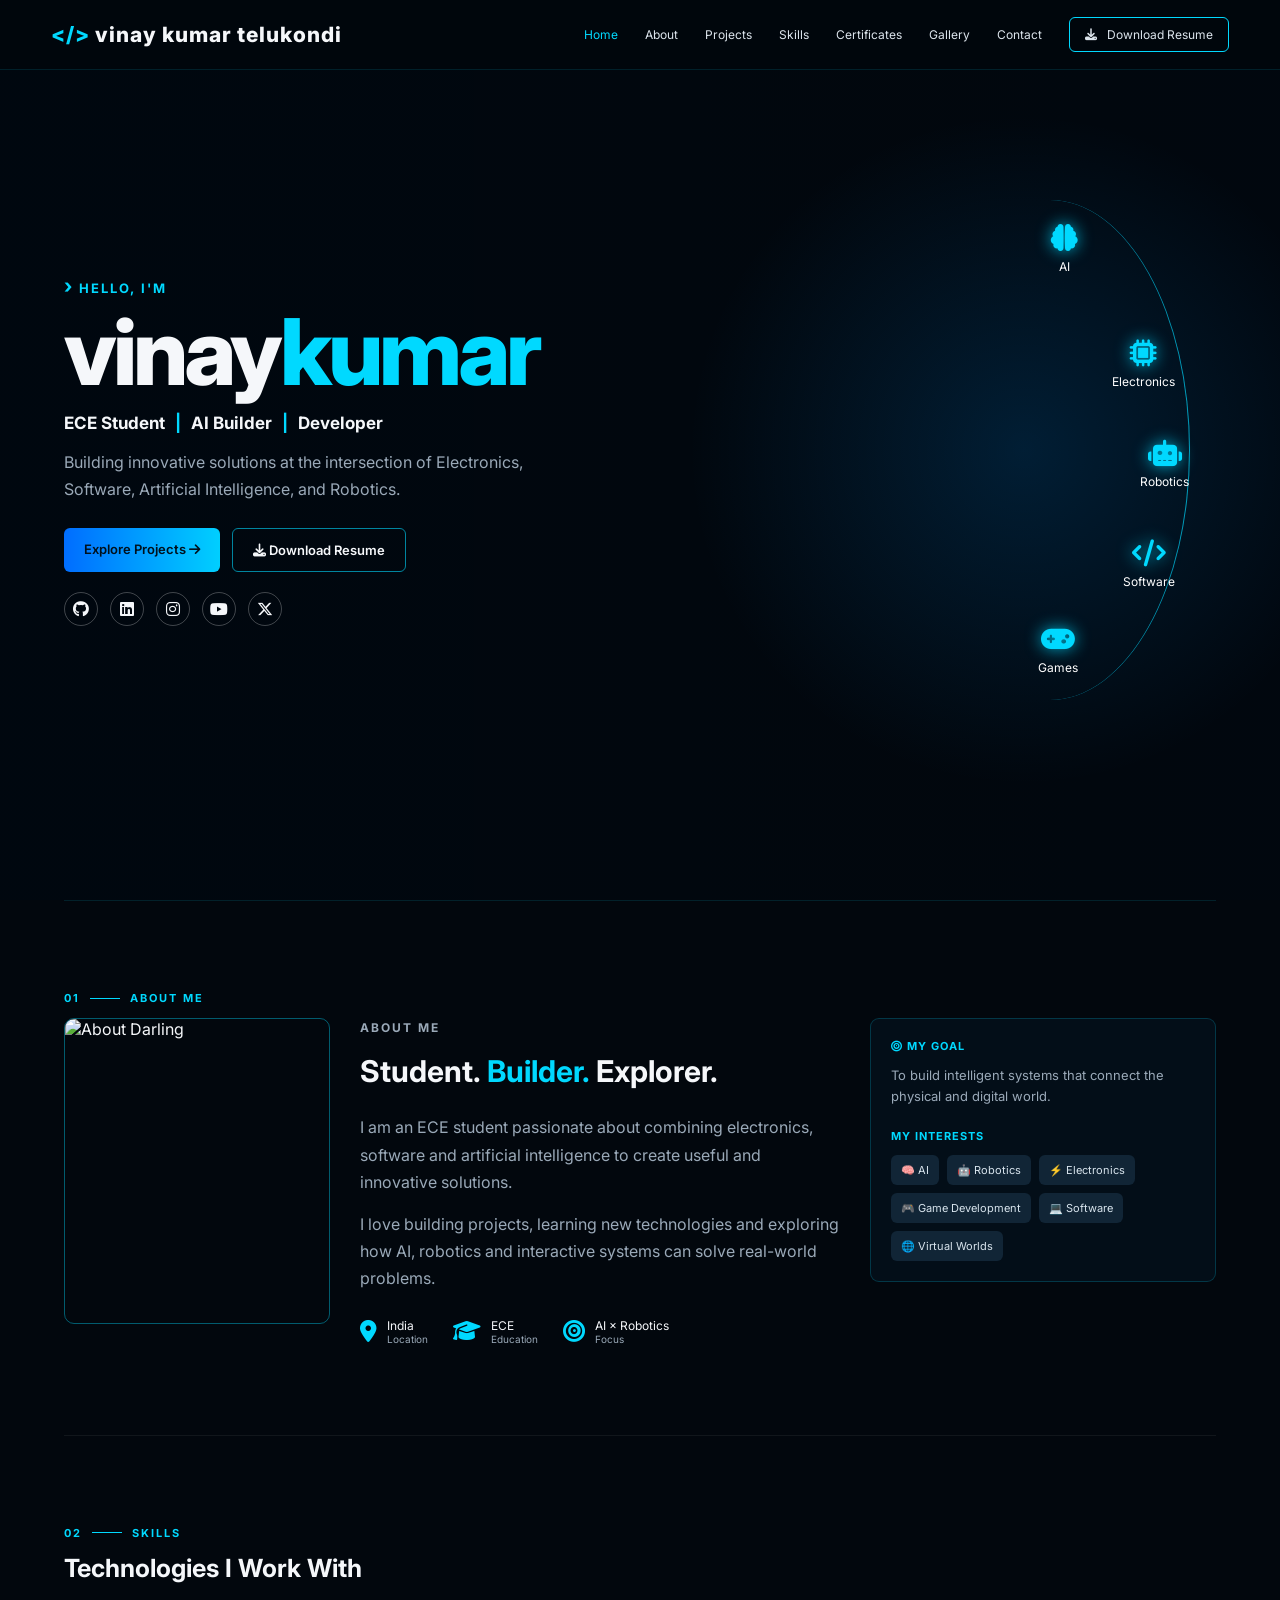
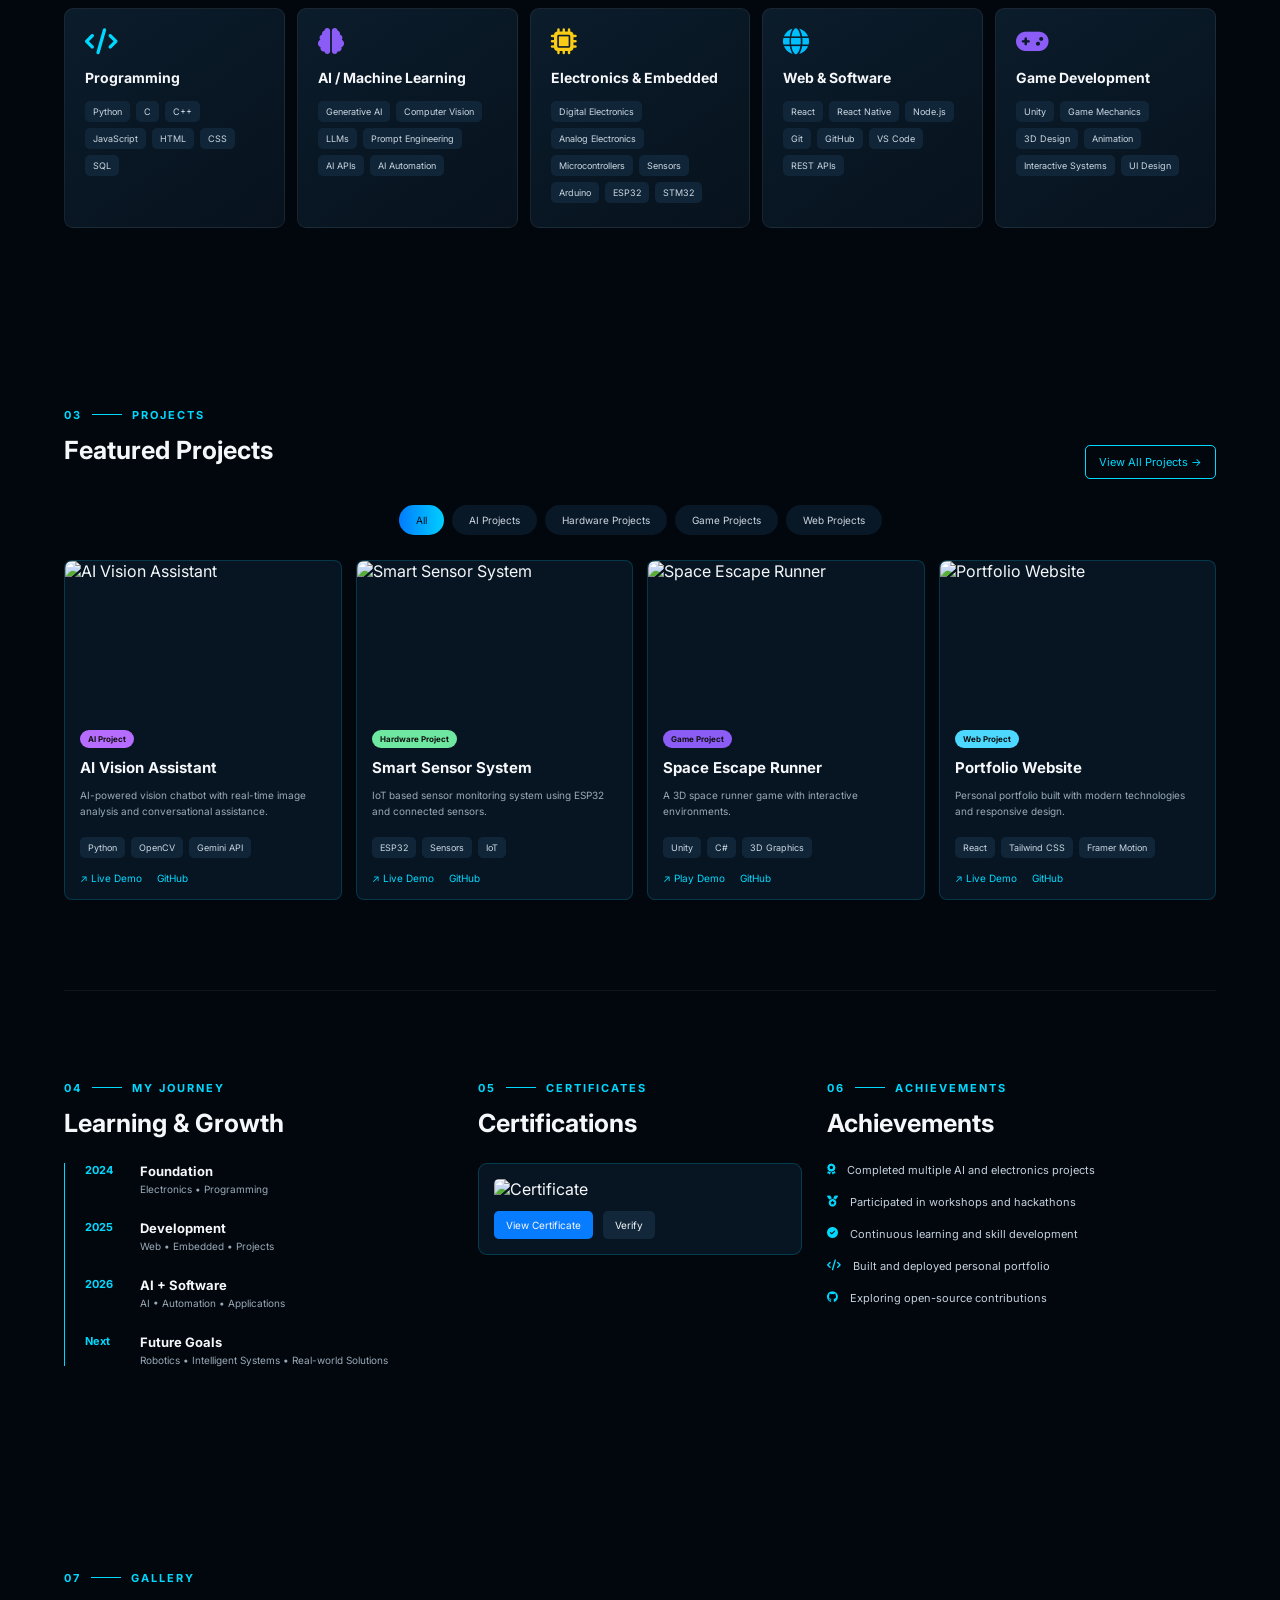
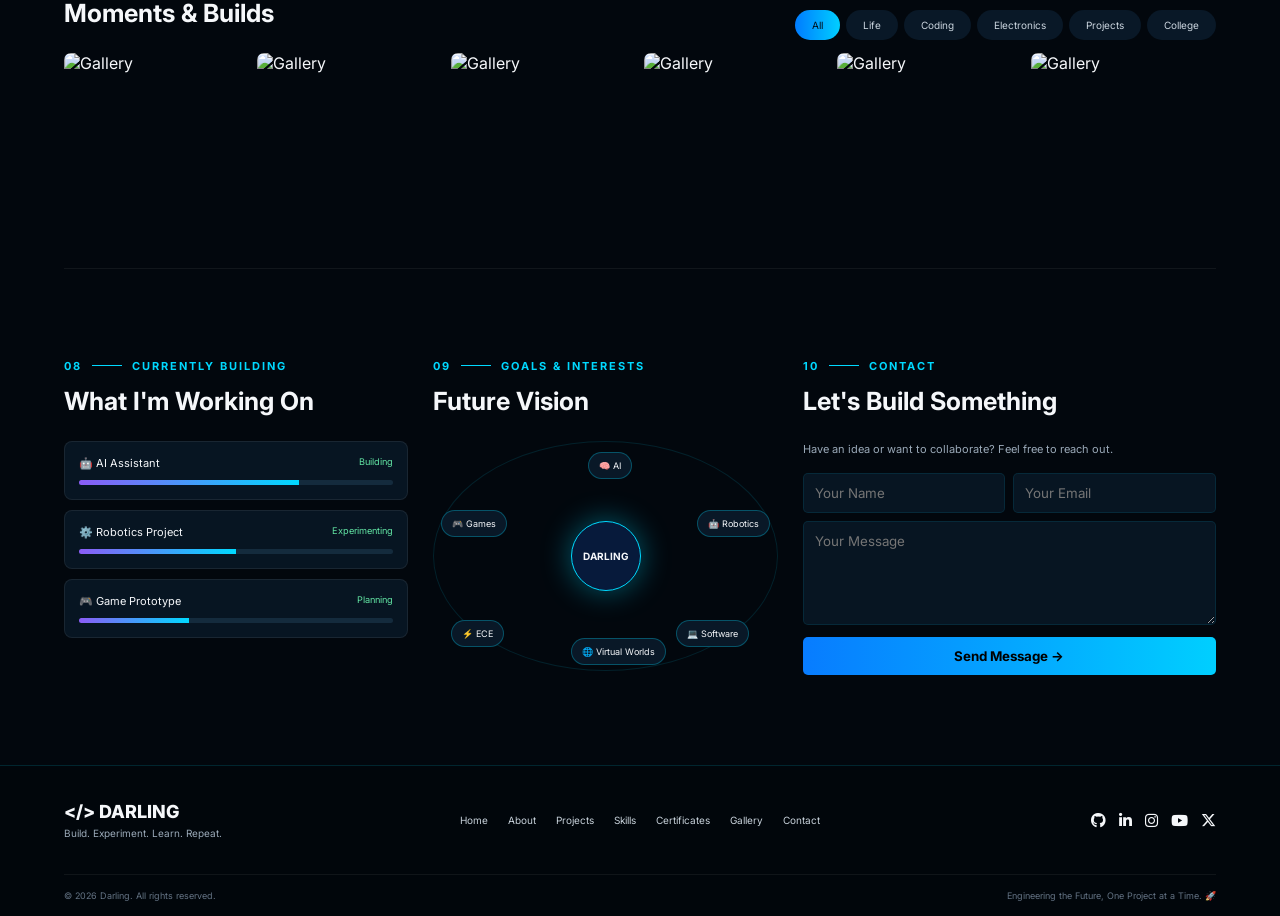
==== index.html @ 3b7637f7 "first commit" ====
<!DOCTYPE html>
<html lang="en">

<head>
    <meta charset="UTF-8">

    <meta name="viewport"
        content="width=device-width, initial-scale=1.0">

    <meta name="description"
        content="Darling - ECE Student, AI Builder, Developer and Robotics Explorer">

    <title>Darling | Engineer & Builder</title>

    <!-- Google Font -->
    <link rel="preconnect"
        href="https://fonts.googleapis.com">

    <link rel="preconnect"
        href="https://fonts.gstatic.com"
        crossorigin>

    <link
        href="https://fonts.googleapis.com/css2?family=Inter:wght@400;500;600;700;800&display=swap"
        rel="stylesheet">

    <!-- Font Awesome -->
    <link
        rel="stylesheet"
        href="https://cdnjs.cloudflare.com/ajax/libs/font-awesome/6.5.2/css/all.min.css">

    <!-- CSS -->
    <link rel="stylesheet" href="style.css">
</head>

<body>

    <!-- ================= NAVBAR ================= -->

    <header class="navbar">

        <a href="#home" class="logo">
            <span>&lt;/&gt;</span> vinay kumar telukondi
        </a>

        <button class="menu-btn" id="menuBtn">
            <i class="fa-solid fa-bars"></i>
        </button>

        <nav id="navMenu">

            <a href="#home" class="active">Home</a>
            <a href="#about">About</a>
            <a href="#projects">Projects</a>
            <a href="#skills">Skills</a>
            <a href="#certificates">Certificates</a>
            <a href="#gallery">Gallery</a>
            <a href="#contact">Contact</a>

            <a href="#" class="resume-btn">
                <i class="fa-solid fa-download"></i>
                Download Resume
            </a>

        </nav>

    </header>


    <!-- ================= HERO ================= -->

    <section id="home" class="hero">

        <div class="hero-overlay"></div>

        <div class="hero-content">

            <div class="hero-text">

                <p class="eyebrow">
                    <span>›</span> HELLO, I'M
                </p>

                <h1>
                    <span>vinay</span><span class="cyan">kumar</span>
                </h1>

                <h3>
                    ECE Student
                    <span>|</span>
                    AI Builder
                    <span>|</span>
                    Developer
                </h3>

                <p class="hero-description">
                    Building innovative solutions at the intersection
                    of Electronics, Software, Artificial Intelligence,
                    and Robotics.
                </p>

                <div class="hero-buttons">

                    <a href="#projects" class="primary-btn">
                        Explore Projects
                        <i class="fa-solid fa-arrow-right"></i>
                    </a>

                    <a href="#" class="secondary-btn">
                        <i class="fa-solid fa-download"></i>
                        Download Resume
                    </a>

                </div>

                <div class="social-icons">

                    <a href="#">
                        <i class="fa-brands fa-github"></i>
                    </a>

                    <a href="#">
                        <i class="fa-brands fa-linkedin"></i>
                    </a>

                    <a href="#">
                        <i class="fa-brands fa-instagram"></i>
                    </a>

                    <a href="#">
                        <i class="fa-brands fa-youtube"></i>
                    </a>

                    <a href="#">
                        <i class="fa-brands fa-x-twitter"></i>
                    </a>

                </div>

            </div>

        </div>


        <!-- Technology Orbit -->

        <div class="tech-orbit">

            <div class="orbit-item ai">
                <i class="fa-solid fa-brain"></i>
                <span>AI</span>
            </div>

            <div class="orbit-item electronics">
                <i class="fa-solid fa-microchip"></i>
                <span>Electronics</span>
            </div>

            <div class="orbit-item robotics">
                <i class="fa-solid fa-robot"></i>
                <span>Robotics</span>
            </div>

            <div class="orbit-item software">
                <i class="fa-solid fa-code"></i>
                <span>Software</span>
            </div>

            <div class="orbit-item games">
                <i class="fa-solid fa-gamepad"></i>
                <span>Games</span>
            </div>

        </div>

    </section>


    <!-- ================= ABOUT ================= -->

    <section id="about" class="section about-section">

        <div class="section-number">
            01 <span></span> ABOUT ME
        </div>

        <div class="about-grid">

            <div class="about-image">

                <img
                    src="https://cdn.phototourl.com/member/2026-09-28-05290259-613e-4618-bd6a-d4f7143e8c7f.png"
                    alt="About Darling">

            </div>

            <div class="about-content">

                <p class="section-label">ABOUT ME</p>

                <h2>
                    Student.
                    <span>Builder.</span>
                    Explorer.
                </h2>

                <p>
                    I am an ECE student passionate about combining
                    electronics, software and artificial intelligence
                    to create useful and innovative solutions.
                </p>

                <p>
                    I love building projects, learning new technologies
                    and exploring how AI, robotics and interactive
                    systems can solve real-world problems.
                </p>


                <div class="about-info">

                    <div>
                        <i class="fa-solid fa-location-dot"></i>
                        <span>
                            India
                            <small>Location</small>
                        </span>
                    </div>

                    <div>
                        <i class="fa-solid fa-graduation-cap"></i>
                        <span>
                            ECE
                            <small>Education</small>
                        </span>
                    </div>

                    <div>
                        <i class="fa-solid fa-bullseye"></i>
                        <span>
                            AI × Robotics
                            <small>Focus</small>
                        </span>
                    </div>

                </div>

            </div>


            <div class="goal-card">

                <h4>
                    <i class="fa-solid fa-bullseye"></i>
                    MY GOAL
                </h4>

                <p>
                    To build intelligent systems that connect
                    the physical and digital world.
                </p>

                <h4>MY INTERESTS</h4>

                <div class="interest-list">

                    <span>🧠 AI</span>
                    <span>🤖 Robotics</span>
                    <span>⚡ Electronics</span>
                    <span>🎮 Game Development</span>
                    <span>💻 Software</span>
                    <span>🌐 Virtual Worlds</span>

                </div>

            </div>

        </div>

    </section>


    <!-- ================= SKILLS ================= -->

    <section id="skills" class="section skills-section">

        <div class="section-number">
            02 <span></span> SKILLS
        </div>

        <h2>Technologies I Work With</h2>

        <div class="skills-grid">

            <div class="skill-card">

                <i class="fa-solid fa-code skill-icon cyan-icon"></i>

                <h3>Programming</h3>

                <div class="tags">
                    <span>Python</span>
                    <span>C</span>
                    <span>C++</span>
                    <span>JavaScript</span>
                    <span>HTML</span>
                    <span>CSS</span>
                    <span>SQL</span>
                </div>

            </div>


            <div class="skill-card">

                <i class="fa-solid fa-brain skill-icon purple-icon"></i>

                <h3>AI / Machine Learning</h3>

                <div class="tags">
                    <span>Generative AI</span>
                    <span>Computer Vision</span>
                    <span>LLMs</span>
                    <span>Prompt Engineering</span>
                    <span>AI APIs</span>
                    <span>AI Automation</span>
                </div>

            </div>


            <div class="skill-card">

                <i class="fa-solid fa-microchip skill-icon yellow-icon"></i>

                <h3>Electronics & Embedded</h3>

                <div class="tags">
                    <span>Digital Electronics</span>
                    <span>Analog Electronics</span>
                    <span>Microcontrollers</span>
                    <span>Sensors</span>
                    <span>Arduino</span>
                    <span>ESP32</span>
                    <span>STM32</span>
                </div>

            </div>


            <div class="skill-card">

                <i class="fa-solid fa-globe skill-icon blue-icon"></i>

                <h3>Web & Software</h3>

                <div class="tags">
                    <span>React</span>
                    <span>React Native</span>
                    <span>Node.js</span>
                    <span>Git</span>
                    <span>GitHub</span>
                    <span>VS Code</span>
                    <span>REST APIs</span>
                </div>

            </div>


            <div class="skill-card">

                <i class="fa-solid fa-gamepad skill-icon purple-icon"></i>

                <h3>Game Development</h3>

                <div class="tags">
                    <span>Unity</span>
                    <span>Game Mechanics</span>
                    <span>3D Design</span>
                    <span>Animation</span>
                    <span>Interactive Systems</span>
                    <span>UI Design</span>
                </div>

            </div>

        </div>

    </section>


    <!-- ================= PROJECTS ================= -->

    <section id="projects" class="section">

        <div class="section-number">
            03 <span></span> PROJECTS
        </div>

        <div class="section-heading-row">

            <div>
                <h2>Featured Projects</h2>
            </div>

            <a href="#" class="small-btn">
                View All Projects →
            </a>

        </div>


        <div class="project-filters">

            <button class="filter active">All</button>
            <button class="filter">AI Projects</button>
            <button class="filter">Hardware Projects</button>
            <button class="filter">Game Projects</button>
            <button class="filter">Web Projects</button>

        </div>


        <div class="projects-grid">


            <article class="project-card">

                <img
                    src="https://cdn.phototourl.com/member/2026-09-28-c9f38138-f814-4f4d-aa1f-bc1f7b839987.png"
                    alt="AI Vision Assistant">

                <div class="project-content">

                    <span class="project-category">
                        AI Project
                    </span>

                    <h3>AI Vision Assistant</h3>

                    <p>
                        AI-powered vision chatbot with real-time
                        image analysis and conversational assistance.
                    </p>

                    <div class="tags">
                        <span>Python</span>
                        <span>OpenCV</span>
                        <span>Gemini API</span>
                    </div>

                    <div class="project-links">
                        <a href="#">↗ Live Demo</a>
                        <a href="#">GitHub</a>
                    </div>

                </div>

            </article>


            <article class="project-card">

                <img
                    src="https://cdn.phototourl.com/member/2026-09-28-7f44f910-d095-4356-b722-7ddec3efd934.png"
                    alt="Smart Sensor System">

                <div class="project-content">

                    <span class="project-category green">
                        Hardware Project
                    </span>

                    <h3>Smart Sensor System</h3>

                    <p>
                        IoT based sensor monitoring system using
                        ESP32 and connected sensors.
                    </p>

                    <div class="tags">
                        <span>ESP32</span>
                        <span>Sensors</span>
                        <span>IoT</span>
                    </div>

                    <div class="project-links">
                        <a href="#">↗ Live Demo</a>
                        <a href="#">GitHub</a>
                    </div>

                </div>

            </article>


            <article class="project-card">

                <img
                    src="https://cdn.phototourl.com/member/2026-09-28-66bb905a-46fb-4da1-994c-24ad6b90cde5.png"
                    alt="Space Escape Runner">

                <div class="project-content">

                    <span class="project-category purple">
                        Game Project
                    </span>

                    <h3>Space Escape Runner</h3>

                    <p>
                        A 3D space runner game with interactive
                        environments.
                    </p>

                    <div class="tags">
                        <span>Unity</span>
                        <span>C#</span>
                        <span>3D Graphics</span>
                    </div>

                    <div class="project-links">
                        <a href="#">↗ Play Demo</a>
                        <a href="#">GitHub</a>
                    </div>

                </div>

            </article>


            <article class="project-card">

                <img
                    src="https://cdn.phototourl.com/member/2026-09-28-aa54db96-cd0b-4927-bf1f-f5e95834d529.png"
                    alt="Portfolio Website">

                <div class="project-content">

                    <span class="project-category blue">
                        Web Project
                    </span>

                    <h3>Portfolio Website</h3>

                    <p>
                        Personal portfolio built with modern
                        technologies and responsive design.
                    </p>

                    <div class="tags">
                        <span>React</span>
                        <span>Tailwind CSS</span>
                        <span>Framer Motion</span>
                    </div>

                    <div class="project-links">
                        <a href="#">↗ Live Demo</a>
                        <a href="#">GitHub</a>
                    </div>

                </div>

            </article>

        </div>

    </section>


    <!-- ================= JOURNEY ================= -->

    <section class="section journey-section">

        <div class="journey-grid">

            <div>

                <div class="section-number">
                    04 <span></span> MY JOURNEY
                </div>

                <h2>Learning & Growth</h2>

                <div class="timeline">

                    <div class="timeline-item">
                        <strong>2024</strong>
                        <div>
                            <h3>Foundation</h3>
                            <p>Electronics • Programming</p>
                        </div>
                    </div>

                    <div class="timeline-item">
                        <strong>2025</strong>
                        <div>
                            <h3>Development</h3>
                            <p>Web • Embedded • Projects</p>
                        </div>
                    </div>

                    <div class="timeline-item">
                        <strong>2026</strong>
                        <div>
                            <h3>AI + Software</h3>
                            <p>AI • Automation • Applications</p>
                        </div>
                    </div>

                    <div class="timeline-item">
                        <strong>Next</strong>
                        <div>
                            <h3>Future Goals</h3>
                            <p>
                                Robotics • Intelligent Systems
                                • Real-world Solutions
                            </p>
                        </div>
                    </div>

                </div>

            </div>


            <!-- CERTIFICATES -->

            <div id="certificates">

                <div class="section-number">
                    05 <span></span> CERTIFICATES
                </div>

                <h2>Certifications</h2>

                <div class="certificate-card">

                    <img
                        src="https://cdn.phototourl.com/member/2026-09-28-1d571fd7-cc46-4965-b12e-ebb5768e3679.png"
                        alt="Certificate">

                    <div class="certificate-buttons">
                        <a href="#">View Certificate</a>
                        <a href="#">Verify</a>
                    </div>

                </div>

            </div>


            <!-- ACHIEVEMENTS -->

            <div>

                <div class="section-number">
                    06 <span></span> ACHIEVEMENTS
                </div>

                <h2>Achievements</h2>

                <ul class="achievement-list">

                    <li>
                        <i class="fa-solid fa-award"></i>
                        Completed multiple AI and electronics projects
                    </li>

                    <li>
                        <i class="fa-solid fa-medal"></i>
                        Participated in workshops and hackathons
                    </li>

                    <li>
                        <i class="fa-solid fa-circle-check"></i>
                        Continuous learning and skill development
                    </li>

                    <li>
                        <i class="fa-solid fa-code"></i>
                        Built and deployed personal portfolio
                    </li>

                    <li>
                        <i class="fa-brands fa-github"></i>
                        Exploring open-source contributions
                    </li>

                </ul>

            </div>

        </div>

    </section>


    <!-- ================= GALLERY ================= -->

    <section id="gallery" class="section">

        <div class="section-number">
            07 <span></span> GALLERY
        </div>

        <div class="section-heading-row">

            <h2>Moments & Builds</h2>

            <div class="gallery-filters">
                <button class="active">All</button>
                <button>Life</button>
                <button>Coding</button>
                <button>Electronics</button>
                <button>Projects</button>
                <button>College</button>
            </div>

        </div>


        <div class="gallery-grid">

            <img src="assets/gallery-1.jpg" alt="Gallery">
            <img src="assets/gallery-2.jpg" alt="Gallery">
            <img src="assets/gallery-3.jpg" alt="Gallery">
            <img src="assets/gallery-4.jpg" alt="Gallery">
            <img src="assets/gallery-5.jpg" alt="Gallery">
            <img src="assets/gallery-6.jpg" alt="Gallery">

        </div>

    </section>


    <!-- ================= CURRENTLY BUILDING ================= -->

    <section class="section building-section">

        <div class="building-grid">


            <div>

                <div class="section-number">
                    08 <span></span> CURRENTLY BUILDING
                </div>

                <h2>What I'm Working On</h2>


                <div class="progress-card">

                    <div class="progress-title">
                        <span>🤖 AI Assistant</span>
                        <small>Building</small>
                    </div>

                    <div class="progress-bar">
                        <span style="width:70%"></span>
                    </div>

                </div>


                <div class="progress-card">

                    <div class="progress-title">
                        <span>⚙️ Robotics Project</span>
                        <small>Experimenting</small>
                    </div>

                    <div class="progress-bar">
                        <span style="width:50%"></span>
                    </div>

                </div>


                <div class="progress-card">

                    <div class="progress-title">
                        <span>🎮 Game Prototype</span>
                        <small>Planning</small>
                    </div>

                    <div class="progress-bar">
                        <span style="width:35%"></span>
                    </div>

                </div>

            </div>


            <!-- FUTURE VISION -->

            <div>

                <div class="section-number">
                    09 <span></span> GOALS & INTERESTS
                </div>

                <h2>Future Vision</h2>

                <div class="vision">

                    <div class="vision-center">
                        DARLING
                    </div>

                    <span class="vision-item v1">🧠 AI</span>
                    <span class="vision-item v2">🤖 Robotics</span>
                    <span class="vision-item v3">⚡ ECE</span>
                    <span class="vision-item v4">💻 Software</span>
                    <span class="vision-item v5">🎮 Games</span>
                    <span class="vision-item v6">🌐 Virtual Worlds</span>

                </div>

            </div>


            <!-- CONTACT -->

            <div id="contact">

                <div class="section-number">
                    10 <span></span> CONTACT
                </div>

                <h2>Let's Build Something</h2>

                <p>
                    Have an idea or want to collaborate?
                    Feel free to reach out.
                </p>

                <form id="contactForm">

                    <div class="form-row">

                        <input
                            type="text"
                            placeholder="Your Name"
                            required>

                        <input
                            type="email"
                            placeholder="Your Email"
                            required>

                    </div>

                    <textarea
                        placeholder="Your Message"
                        rows="5"
                        required></textarea>

                    <button type="submit">
                        Send Message →
                    </button>

                </form>

            </div>

        </div>

    </section>


    <!-- ================= FOOTER ================= -->

    <footer>

        <div class="footer-top">

            <div>

                <div class="footer-logo">
                    &lt;/&gt; DARLING
                </div>

                <p>
                    Build. Experiment. Learn. Repeat.
                </p>

            </div>


            <div class="footer-links">

                <a href="#home">Home</a>
                <a href="#about">About</a>
                <a href="#projects">Projects</a>
                <a href="#skills">Skills</a>
                <a href="#certificates">Certificates</a>
                <a href="#gallery">Gallery</a>
                <a href="#contact">Contact</a>

            </div>


            <div class="footer-social">

                <a href="#">
                    <i class="fa-brands fa-github"></i>
                </a>

                <a href="#">
                    <i class="fa-brands fa-linkedin-in"></i>
                </a>

                <a href="#">
                    <i class="fa-brands fa-instagram"></i>
                </a>

                <a href="#">
                    <i class="fa-brands fa-youtube"></i>
                </a>

                <a href="#">
                    <i class="fa-brands fa-x-twitter"></i>
                </a>

            </div>

        </div>


        <div class="footer-bottom">

            <span>
                © 2026 Darling. All rights reserved.
            </span>

            <span>
                Engineering the Future, One Project at a Time. 🚀
            </span>

        </div>

    </footer>


    <script src="script.js"></script>

</body>

</html>
---- style.css ----
/* =========================
   GLOBAL
========================= */

:root {
    --bg: #02070d;
    --bg-light: #07111d;
    --card: #091827;
    --card-2: #0d2031;

    --cyan: #00d9ff;
    --blue: #1677ff;
    --purple: #8b5cf6;
    --green: #22c55e;
    --yellow: #facc15;

    --text: #f5f7fa;
    --muted: #9aa9b8;

    --border: rgba(0, 217, 255, 0.2);

    --container: 1200px;
}

* {
    margin: 0;
    padding: 0;
    box-sizing: border-box;
}

html {
    scroll-behavior: smooth;
}

body {
    font-family: "Inter", sans-serif;
    background: var(--bg);
    color: var(--text);
    overflow-x: hidden;
}

a {
    color: inherit;
    text-decoration: none;
}

img {
    max-width: 100%;
    display: block;
}

button,
input,
textarea {
    font-family: inherit;
}


/* =========================
   NAVBAR
========================= */

.navbar {
    height: 70px;
    position: fixed;
    top: 0;
    left: 0;
    right: 0;

    z-index: 1000;

    display: flex;
    align-items: center;
    justify-content: space-between;

    padding: 0 4%;

    background: rgba(1, 7, 13, 0.88);
    backdrop-filter: blur(16px);

    border-bottom: 1px solid rgba(0, 217, 255, 0.12);
}

.logo {
    font-size: 21px;
    font-weight: 800;
    letter-spacing: 1px;
}

.logo span {
    color: var(--cyan);
}

.navbar nav {
    display: flex;
    align-items: center;
    gap: 27px;
}

.navbar nav a {
    font-size: 12px;
    color: #dce5ed;
    transition: 0.3s;
}

.navbar nav a:hover,
.navbar nav a.active {
    color: var(--cyan);
}

.resume-btn {
    border: 1px solid var(--cyan);
    border-radius: 6px;
    padding: 9px 15px;
}

.resume-btn i {
    margin-right: 7px;
}

.menu-btn {
    display: none;
    border: none;
    background: transparent;
    color: white;
    font-size: 24px;
}


/* =========================
   HERO
========================= */

.hero {
    min-height: 100vh;

    position: relative;

    display: flex;
    align-items: center;

    background:
        linear-gradient(
            90deg,
            rgba(0, 7, 15, 0.96) 0%,
            rgba(0, 7, 15, 0.78) 35%,
            rgba(0, 7, 15, 0.25) 70%,
            rgba(0, 7, 15, 0.75) 100%
        ),
        url("https://cdn.phototourl.com/member/2026-09-28-baef9a82-a32b-49a1-ada1-2574f826c2a1.png");

    background-size: cover;
    background-position: center;
}

.hero-overlay {
    position: absolute;
    inset: 0;

    background:
        radial-gradient(
            circle at 80% 50%,
            rgba(0, 150, 255, 0.16),
            transparent 30%
        );
}

.hero-content {
    position: relative;
    z-index: 2;

    width: min(1200px, 90%);
    margin: auto;
}

.hero-text {
    max-width: 520px;
}

.eyebrow {
    color: var(--cyan);
    font-size: 13px;
    font-weight: 700;
    letter-spacing: 2px;
    margin-bottom: 10px;
}

.eyebrow span {
    font-size: 20px;
}

.hero h1 {
    font-size: clamp(60px, 8vw, 92px);
    line-height: 0.95;
    letter-spacing: -4px;
    font-weight: 800;
}

.cyan {
    color: var(--cyan);
}

.hero h3 {
    margin-top: 18px;
    font-size: 17px;
}

.hero h3 span {
    color: var(--cyan);
    margin: 0 6px;
}

.hero-description {
    color: var(--muted);
    line-height: 1.7;
    margin: 16px 0 25px;
    max-width: 470px;
}

.hero-buttons {
    display: flex;
    gap: 12px;
    flex-wrap: wrap;
}

.primary-btn,
.secondary-btn {
    padding: 13px 20px;
    border-radius: 6px;

    font-size: 13px;
    font-weight: 600;

    transition: 0.3s;
}

.primary-btn {
    background: linear-gradient(
        90deg,
        #006dff,
        #00cfff
    );
    color: #00111d;
}

.secondary-btn {
    border: 1px solid rgba(0, 217, 255, 0.6);
}

.primary-btn:hover,
.secondary-btn:hover {
    transform: translateY(-3px);
}

.social-icons {
    display: flex;
    gap: 12px;
    margin-top: 20px;
}

.social-icons a {
    width: 34px;
    height: 34px;

    display: grid;
    place-items: center;

    border: 1px solid rgba(255,255,255,0.25);
    border-radius: 50%;

    transition: 0.3s;
}

.social-icons a:hover {
    color: var(--cyan);
    border-color: var(--cyan);
    box-shadow: 0 0 15px rgba(0,217,255,0.4);
}


/* =========================
   TECH ORBIT
========================= */

.tech-orbit {
    position: absolute;

    right: 7%;
    top: 50%;

    width: 280px;
    height: 500px;

    transform: translateY(-50%);

    border-right: 1px solid rgba(0,217,255,0.7);
    border-radius: 50%;
}

.orbit-item {
    position: absolute;

    display: flex;
    flex-direction: column;
    align-items: center;

    gap: 7px;

    color: white;

    font-size: 12px;
}

.orbit-item i {
    color: var(--cyan);
    font-size: 27px;

    filter:
        drop-shadow(
            0 0 8px
            rgba(0,217,255,0.8)
        );
}

.ai {
    top: 5%;
    right: 40%;
}

.electronics {
    top: 28%;
    right: 5%;
}

.robotics {
    top: 48%;
    right: 0;
}

.software {
    top: 68%;
    right: 5%;
}

.games {
    bottom: 5%;
    right: 40%;
}


/* =========================
   SECTION
========================= */

.section {
    width: min(var(--container), 90%);
    margin: auto;
    padding: 90px 0;
}

.section-number {
    color: var(--cyan);
    font-size: 11px;
    font-weight: 700;
    letter-spacing: 2px;

    display: flex;
    align-items: center;
    gap: 10px;

    margin-bottom: 13px;
}

.section-number span {
    display: block;
    width: 30px;
    height: 1px;
    background: var(--cyan);
}

.section h2 {
    font-size: 25px;
    margin-bottom: 25px;
}


/* =========================
   ABOUT
========================= */

.about-section {
    border-top: 1px solid rgba(0,217,255,0.12);
}

.about-grid {
    display: grid;
    grid-template-columns: 1fr 1.8fr 1.3fr;
    gap: 30px;
    align-items: start;
}

.about-image img {
    width: 100%;
    aspect-ratio: 1 / 1.15;
    object-fit: cover;
    border-radius: 10px;

    border: 1px solid rgba(0,217,255,0.4);
}

.section-label {
    color: var(--cyan);
    font-size: 12px;
    font-weight: 700;
    letter-spacing: 2px;
}

.about-content h2 {
    font-size: 30px;
}

.about-content h2 span {
    color: var(--cyan);
}

.about-content p {
    color: var(--muted);
    line-height: 1.7;
    margin-bottom: 15px;
}

.about-info {
    display: flex;
    gap: 25px;
    margin-top: 25px;
}

.about-info div {
    display: flex;
    align-items: center;
    gap: 10px;
}

.about-info i {
    color: var(--cyan);
    font-size: 22px;
}

.about-info span {
    font-size: 12px;
}

.about-info small {
    display: block;
    color: var(--muted);
}

.goal-card {
    border: 1px solid var(--border);
    border-radius: 9px;
    padding: 20px;
    background: rgba(5, 18, 30, 0.7);
}

.goal-card h4 {
    color: var(--cyan);
    font-size: 11px;
    letter-spacing: 1px;
    margin-bottom: 12px;
}

.goal-card p {
    color: var(--muted);
    font-size: 13px;
    line-height: 1.6;
    margin-bottom: 22px;
}

.interest-list {
    display: flex;
    flex-wrap: wrap;
    gap: 8px;
}

.interest-list span {
    padding: 8px 10px;
    border-radius: 6px;
    background: rgba(20, 43, 62, 0.8);
    color: #d8e4ed;
    font-size: 11px;
}


/* =========================
   SKILLS
========================= */

.skills-section {
    border-top: 1px solid rgba(255,255,255,0.06);
}

.skills-grid {
    display: grid;
    grid-template-columns:
        repeat(5, 1fr);
    gap: 12px;
}

.skill-card {
    background: linear-gradient(
        145deg,
        #0b1c2b,
        #07121d
    );

    border: 1px solid rgba(255,255,255,0.07);

    border-radius: 9px;

    padding: 20px;

    min-height: 220px;

    transition: 0.3s;
}

.skill-card:hover {
    transform: translateY(-5px);
    border-color: rgba(0,217,255,0.35);
}

.skill-icon {
    font-size: 26px;
    margin-bottom: 14px;
}

.cyan-icon {
    color: var(--cyan);
}

.purple-icon {
    color: var(--purple);
}

.yellow-icon {
    color: var(--yellow);
}

.blue-icon {
    color: #00bfff;
}

.skill-card h3 {
    font-size: 14px;
    margin-bottom: 15px;
}

.tags {
    display: flex;
    flex-wrap: wrap;
    gap: 6px;
}

.tags span {
    background: #102638;
    color: #cbd7e2;

    border-radius: 5px;

    padding: 5px 8px;

    font-size: 9px;
}


/* =========================
   PROJECTS
========================= */

.section-heading-row {
    display: flex;
    align-items: center;
    justify-content: space-between;
}

.small-btn {
    border: 1px solid var(--cyan);
    padding: 9px 13px;
    border-radius: 5px;
    font-size: 11px;
    color: var(--cyan);
}

.project-filters {
    display: flex;
    justify-content: center;
    gap: 8px;
    margin: 15px 0 25px;
    flex-wrap: wrap;
}

.filter,
.gallery-filters button {
    border: 0;
    background: #091827;
    color: #cbd5df;
    padding: 9px 17px;
    border-radius: 20px;
    font-size: 10px;
    cursor: pointer;
}

.filter.active,
.gallery-filters button.active {
    background: linear-gradient(
        90deg,
        #007cff,
        #00cfff
    );
    color: #00121d;
}

.projects-grid {
    display: grid;
    grid-template-columns:
        repeat(4, 1fr);
    gap: 14px;
}

.project-card {
    overflow: hidden;

    background: #071522;

    border: 1px solid rgba(0,217,255,0.18);

    border-radius: 8px;

    transition: 0.3s;
}

.project-card:hover {
    transform: translateY(-5px);
    border-color: var(--cyan);
}

.project-card > img {
    width: 100%;
    height: 150px;
    object-fit: cover;
}

.project-content {
    padding: 15px;
}

.project-category {
    display: inline-block;

    color: #101010;
    background: #b66cff;

    padding: 4px 8px;

    border-radius: 10px;

    font-size: 8px;
    font-weight: 700;
}

.project-category.green {
    background: #6ee7a0;
}

.project-category.purple {
    background: #8b5cf6;
}

.project-category.blue {
    background: #4dd8ff;
}

.project-content h3 {
    margin: 10px 0;
    font-size: 15px;
}

.project-content p {
    color: var(--muted);
    font-size: 10px;
    line-height: 1.6;
    min-height: 50px;
}

.project-links {
    display: flex;
    gap: 15px;
    margin-top: 14px;
}

.project-links a {
    color: var(--cyan);
    font-size: 10px;
}


/* =========================
   JOURNEY
========================= */

.journey-section {
    border-top: 1px solid rgba(255,255,255,0.06);
}

.journey-grid {
    display: grid;
    grid-template-columns:
        1.2fr 1fr 1.2fr;
    gap: 25px;
}

.timeline {
    border-left: 1px solid var(--cyan);
    padding-left: 20px;
}

.timeline-item {
    display: grid;
    grid-template-columns: 55px 1fr;
    margin-bottom: 25px;
}

.timeline-item strong {
    color: var(--cyan);
    font-size: 11px;
}

.timeline-item h3 {
    font-size: 13px;
}

.timeline-item p {
    color: var(--muted);
    font-size: 10px;
    margin-top: 4px;
}

.certificate-card {
    padding: 15px;

    border: 1px solid var(--border);

    background: #071522;

    border-radius: 9px;
}

.certificate-card img {
    width: 100%;
    border-radius: 5px;
}

.certificate-buttons {
    display: flex;
    gap: 10px;
    margin-top: 12px;
}

.certificate-buttons a {
    background: #087cff;
    padding: 8px 12px;
    border-radius: 5px;
    font-size: 10px;
}

.certificate-buttons a:last-child {
    background: #12283a;
}

.achievement-list {
    list-style: none;
}

.achievement-list li {
    display: flex;
    gap: 12px;
    align-items: center;

    color: #c6d1dc;

    font-size: 11px;

    margin-bottom: 18px;
}

.achievement-list i {
    color: var(--cyan);
}


/* =========================
   GALLERY
========================= */

.gallery-filters {
    display: flex;
    gap: 6px;
    flex-wrap: wrap;
}

.gallery-grid {
    display: grid;
    grid-template-columns:
        repeat(6, 1fr);
    gap: 8px;
}

.gallery-grid img {
    width: 100%;
    height: 125px;
    object-fit: cover;
    border-radius: 7px;

    transition: 0.3s;
}

.gallery-grid img:hover {
    transform: scale(1.03);
    box-shadow:
        0 0 20px
        rgba(0,217,255,0.25);
}


/* =========================
   BUILDING
========================= */

.building-section {
    border-top: 1px solid rgba(255,255,255,0.06);
}

.building-grid {
    display: grid;
    grid-template-columns:
        1fr 1fr 1.2fr;
    gap: 25px;
}

.progress-card {
    background: #071522;
    border: 1px solid rgba(255,255,255,0.07);
    padding: 14px;
    margin-bottom: 10px;
    border-radius: 8px;
}

.progress-title {
    display: flex;
    justify-content: space-between;
    font-size: 11px;
    margin-bottom: 10px;
}

.progress-title small {
    color: #63e6a5;
}

.progress-bar {
    height: 5px;
    background: #142b3d;
    border-radius: 5px;
    overflow: hidden;
}

.progress-bar span {
    display: block;
    height: 100%;
    background:
        linear-gradient(
            90deg,
            #8b5cf6,
            #00d9ff
        );
}


/* =========================
   VISION
========================= */

.vision {
    position: relative;

    height: 230px;

    border: 1px solid rgba(0,217,255,0.12);
    border-radius: 50%;
}

.vision-center {
    position: absolute;

    top: 50%;
    left: 50%;

    transform: translate(-50%, -50%);

    width: 70px;
    height: 70px;

    display: grid;
    place-items: center;

    border-radius: 50%;

    background: #071a3b;

    border: 1px solid var(--cyan);

    box-shadow:
        0 0 30px
        rgba(0,217,255,0.4);

    font-size: 10px;
    font-weight: 700;
}

.vision-item {
    position: absolute;

    padding: 7px 10px;

    border-radius: 20px;

    background: #091827;

    border: 1px solid rgba(0,217,255,0.3);

    font-size: 9px;
}

.v1 {
    top: 10px;
    left: 45%;
}

.v2 {
    top: 30%;
    right: 2%;
}

.v3 {
    bottom: 10%;
    left: 5%;
}

.v4 {
    bottom: 10%;
    right: 8%;
}

.v5 {
    top: 30%;
    left: 2%;
}

.v6 {
    bottom: 2%;
    left: 40%;
}


/* =========================
   CONTACT
========================= */

#contact p {
    color: var(--muted);
    font-size: 11px;
    line-height: 1.6;
    margin-bottom: 15px;
}

.form-row {
    display: flex;
    gap: 8px;
}

input,
textarea {
    width: 100%;

    border: 1px solid rgba(0,217,255,0.1);

    background: #071522;

    color: white;

    padding: 11px;

    border-radius: 5px;

    outline: none;
}

input:focus,
textarea:focus {
    border-color: var(--cyan);
}

textarea {
    margin-top: 8px;
    resize: vertical;
}

form button {
    width: 100%;

    border: 0;

    margin-top: 8px;

    padding: 11px;

    border-radius: 5px;

    background:
        linear-gradient(
            90deg,
            #087cff,
            #00cfff
        );

    font-weight: 700;

    cursor: pointer;
}


/* =========================
   FOOTER
========================= */

footer {
    border-top: 1px solid rgba(0,217,255,0.15);
    background: #01060b;
}

.footer-top {
    width: min(var(--container), 90%);
    margin: auto;

    padding: 35px 0;

    display: grid;

    grid-template-columns:
        1fr 2fr 1fr;

    align-items: center;
}

.footer-logo {
    font-size: 18px;
    font-weight: 800;
}

.footer-top p {
    color: var(--muted);
    font-size: 10px;
    margin-top: 5px;
}

.footer-links {
    display: flex;
    justify-content: center;
    gap: 20px;
}

.footer-links a {
    font-size: 10px;
    color: #c7d1da;
}

.footer-links a:hover {
    color: var(--cyan);
}

.footer-social {
    display: flex;
    justify-content: flex-end;
    gap: 13px;
}

.footer-social a {
    font-size: 15px;
}

.footer-social a:hover {
    color: var(--cyan);
}

.footer-bottom {
    width: min(var(--container), 90%);
    margin: auto;

    padding: 15px 0;

    border-top: 1px solid rgba(255,255,255,0.06);

    display: flex;
    justify-content: space-between;

    color: #647384;

    font-size: 9px;
}


/* =========================
   RESPONSIVE
========================= */

@media (max-width: 1000px) {

    .skills-grid {
        grid-template-columns:
            repeat(3, 1fr);
    }

    .projects-grid {
        grid-template-columns:
            repeat(2, 1fr);
    }

    .about-grid {
        grid-template-columns:
            1fr 1.5fr;
    }

    .goal-card {
        grid-column: 1 / -1;
    }

    .journey-grid,
    .building-grid {
        grid-template-columns:
            1fr 1fr;
    }

    .tech-orbit {
        opacity: 0.45;
    }
}


@media (max-width: 700px) {

    .navbar {
        height: 62px;
    }

    .menu-btn {
        display: block;
    }

    .navbar nav {
        position: absolute;

        top: 62px;
        left: 0;
        right: 0;

        display: none;

        flex-direction: column;
        align-items: stretch;

        padding: 20px;

        background: #020b14;

        border-bottom: 1px solid var(--border);
    }

    .navbar nav.show {
        display: flex;
    }

    .navbar nav a {
        padding: 10px;
    }

    .hero {
        min-height: 850px;
        background-position: 65% center;
    }

    .hero-content {
        padding-top: 100px;
    }

    .hero h1 {
        font-size: 60px;
    }

    .tech-orbit {
        display: none;
    }

    .section {
        padding: 65px 0;
    }

    .about-grid,
    .journey-grid,
    .building-grid {
        grid-template-columns: 1fr;
    }

    .skills-grid {
        grid-template-columns:
            repeat(2, 1fr);
    }

    .projects-grid {
        grid-template-columns: 1fr;
    }

    .gallery-grid {
        grid-template-columns:
            repeat(2, 1fr);
    }

    .gallery-grid img {
        height: 150px;
    }

    .section-heading-row {
        flex-direction: column;
        align-items: flex-start;
        gap: 15px;
    }

    .about-info {
        flex-direction: column;
    }

    .footer-top {
        grid-template-columns: 1fr;
        gap: 25px;
    }

    .footer-links {
        justify-content: flex-start;
        flex-wrap: wrap;
    }

    .footer-social {
        justify-content: flex-start;
    }

    .footer-bottom {
        flex-direction: column;
        gap: 8px;
    }
}


@media (max-width: 450px) {

    .skills-grid {
        grid-template-columns: 1fr;
    }

    .hero h1 {
        font-size: 52px;
    }

    .form-row {
        flex-direction: column;
    }

    .gallery-grid {
        grid-template-columns: 1fr 1fr;
    }
}
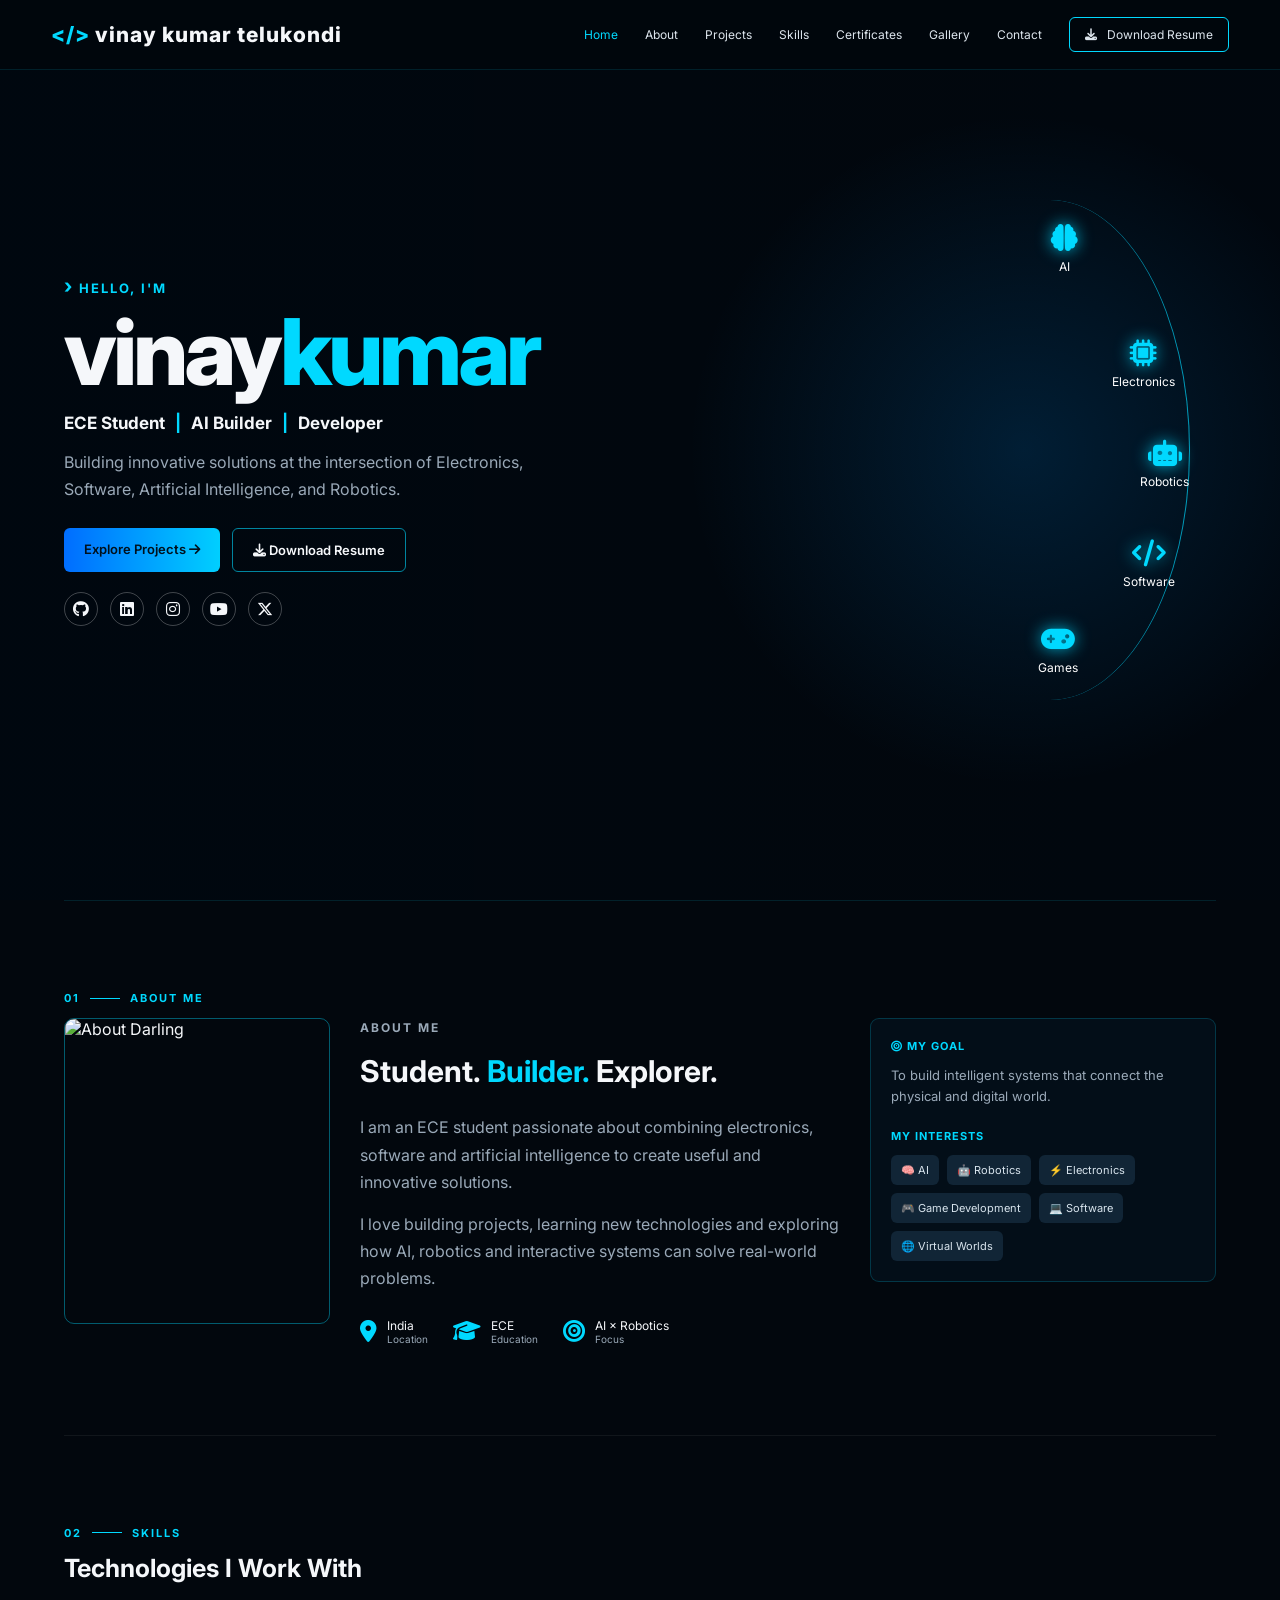
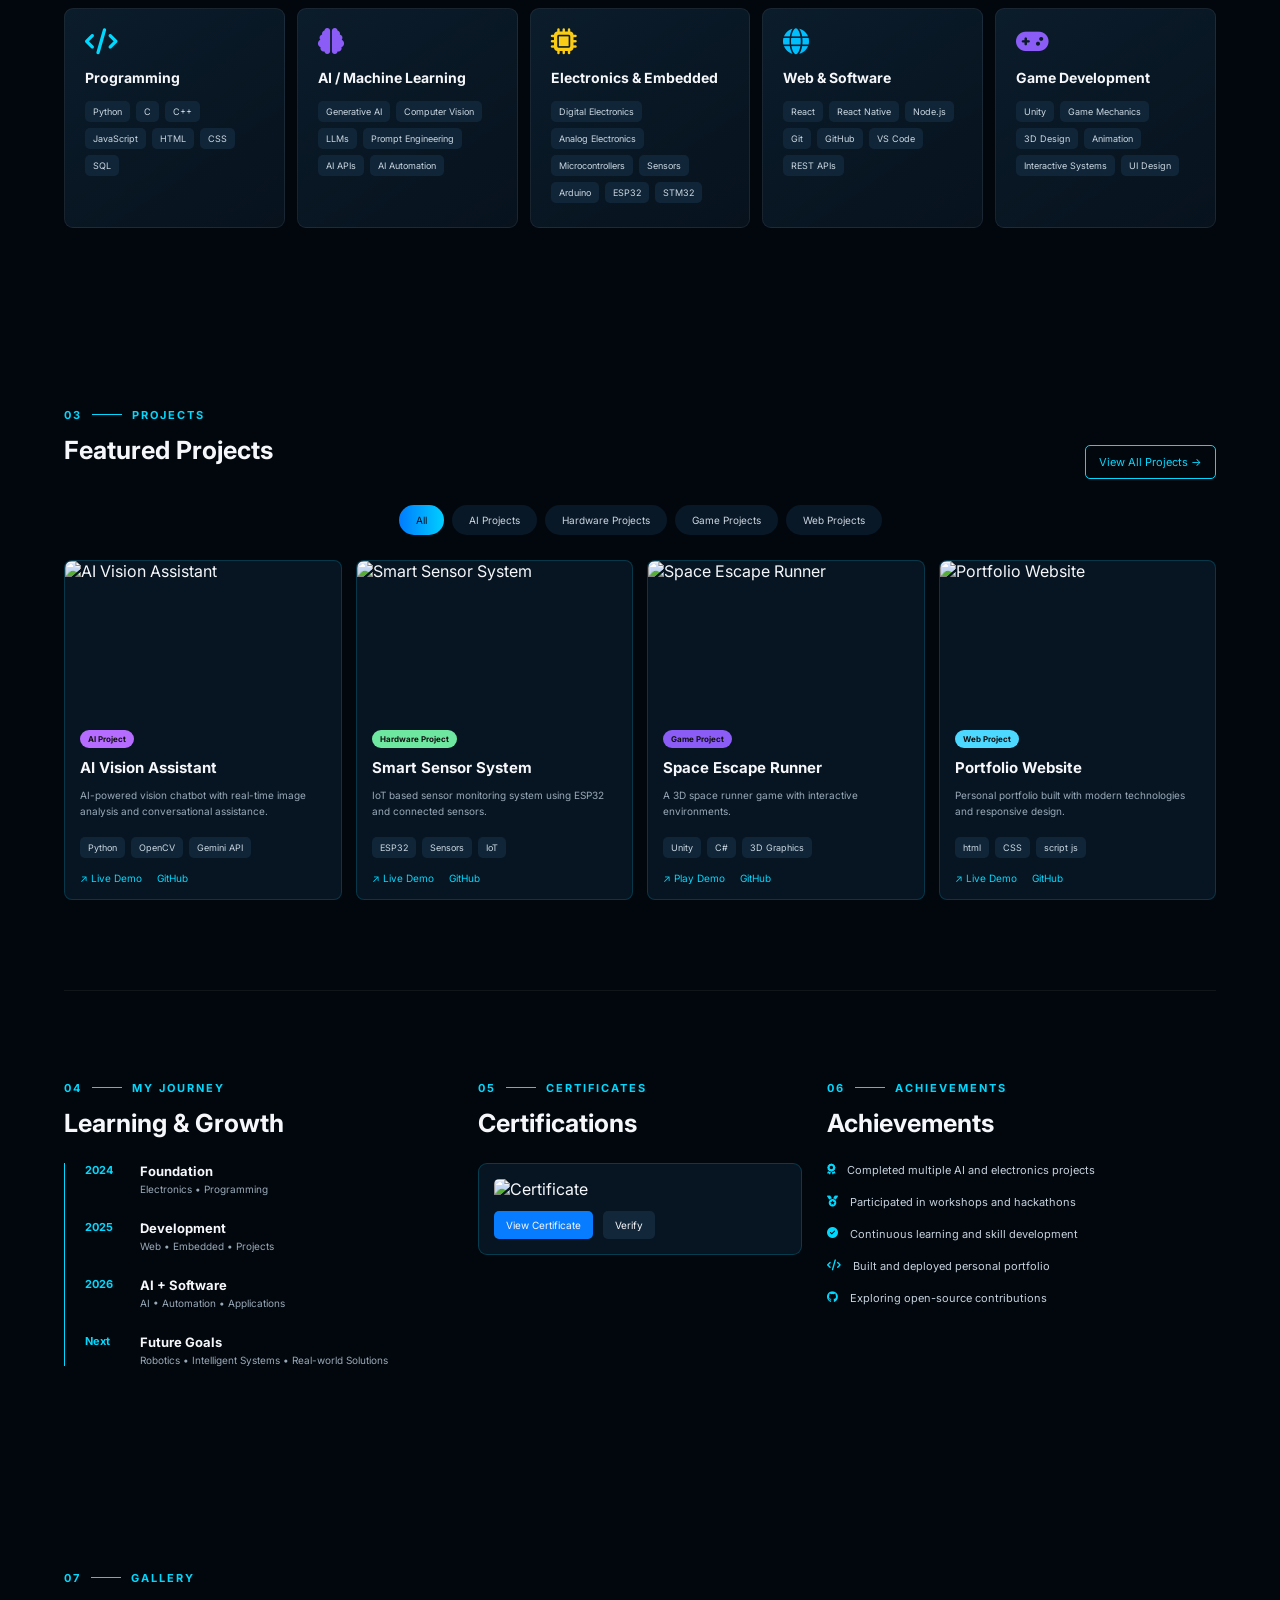
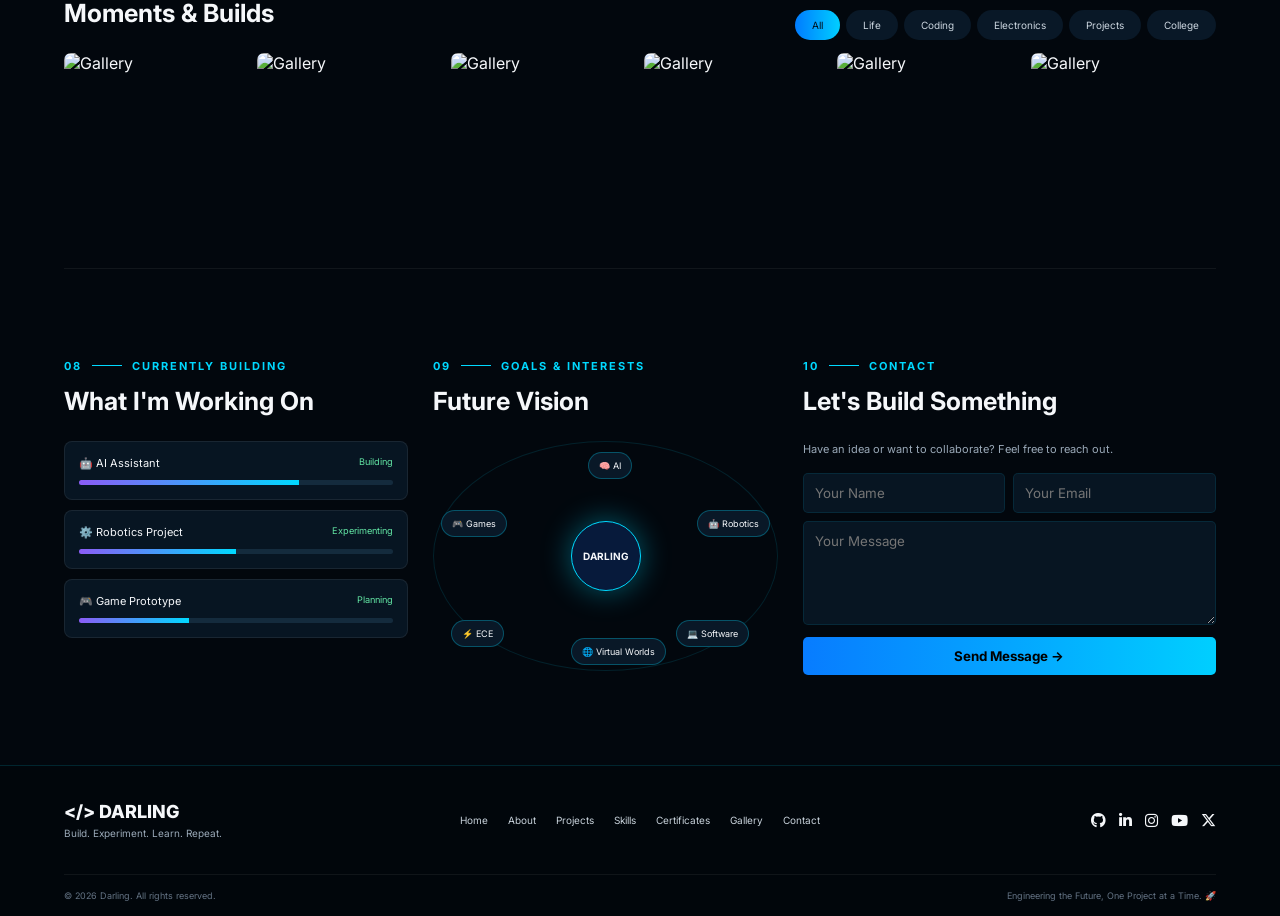
==== commit 6320bd9e: "Update portfolio" ====
--- a/index.html
+++ b/index.html
@@ -549,14 +549,14 @@
                     </p>
 
                     <div class="tags">
-                        <span>React</span>
-                        <span>Tailwind CSS</span>
-                        <span>Framer Motion</span>
+                        <span>html</span>
+                        <span> CSS</span>
+                        <span>script js</span>
                     </div>
 
                     <div class="project-links">
-                        <a href="#">↗ Live Demo</a>
-                        <a href="#">GitHub</a>
+                        <a href="https://vinaykumar-spec.github.io/protfolio/"  target="_blank">↗ Live Demo</a>
+                        <a href="https://github.com/vinaykumar-spec/protfolio.git"  target="_blank">GitHub</a>
                     </div>
 
                 </div>
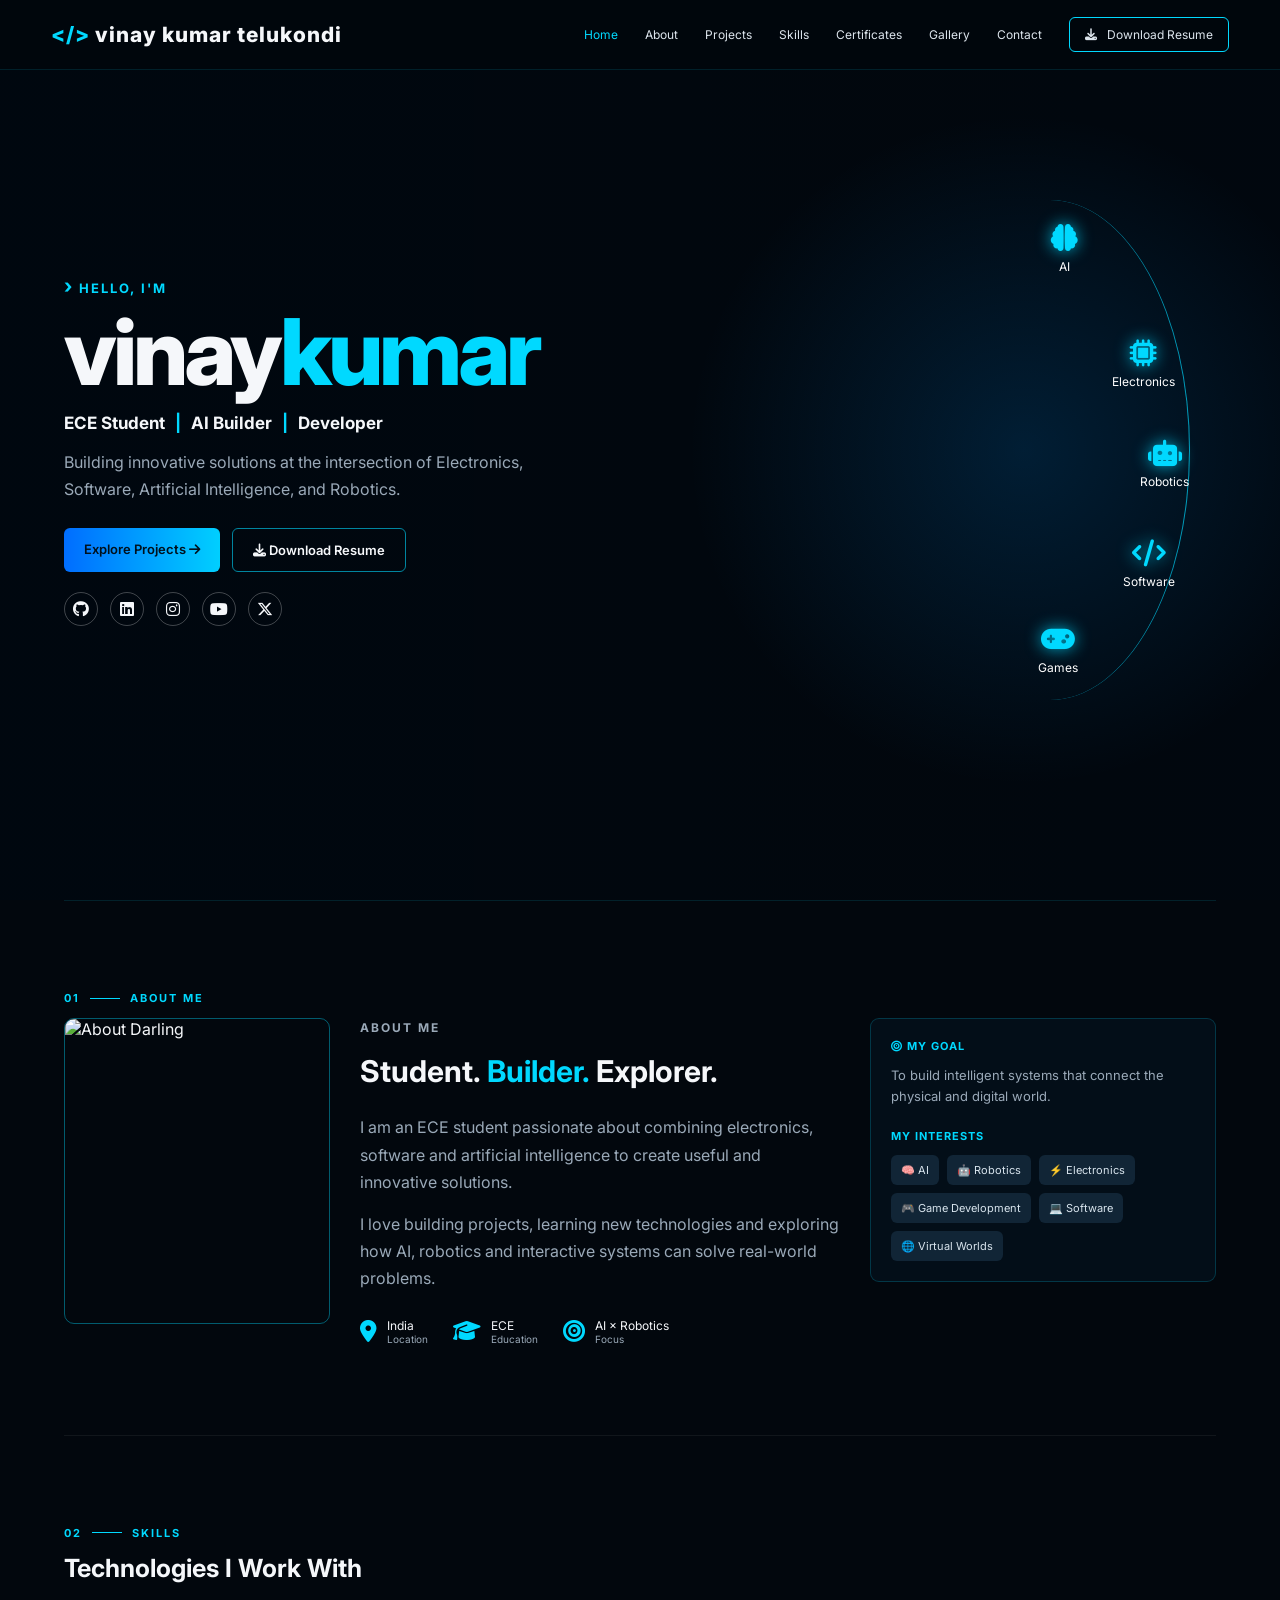
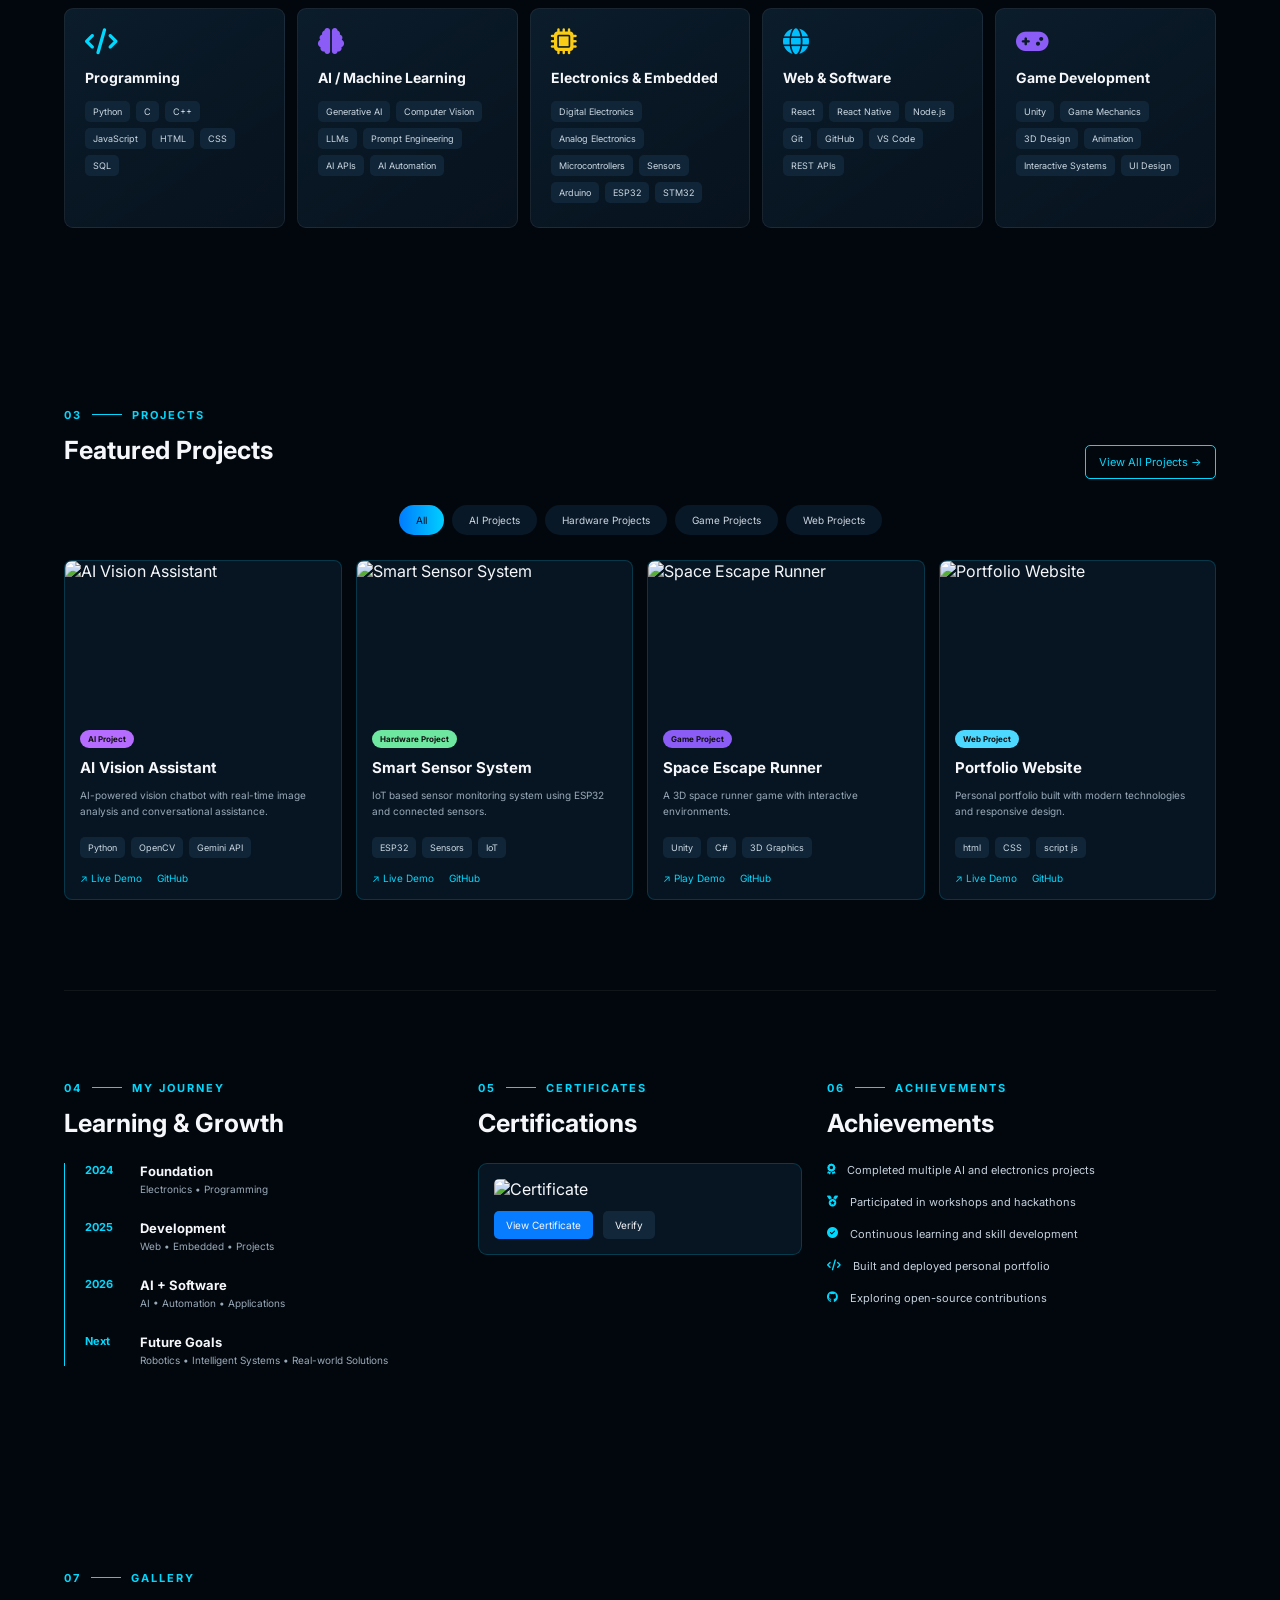
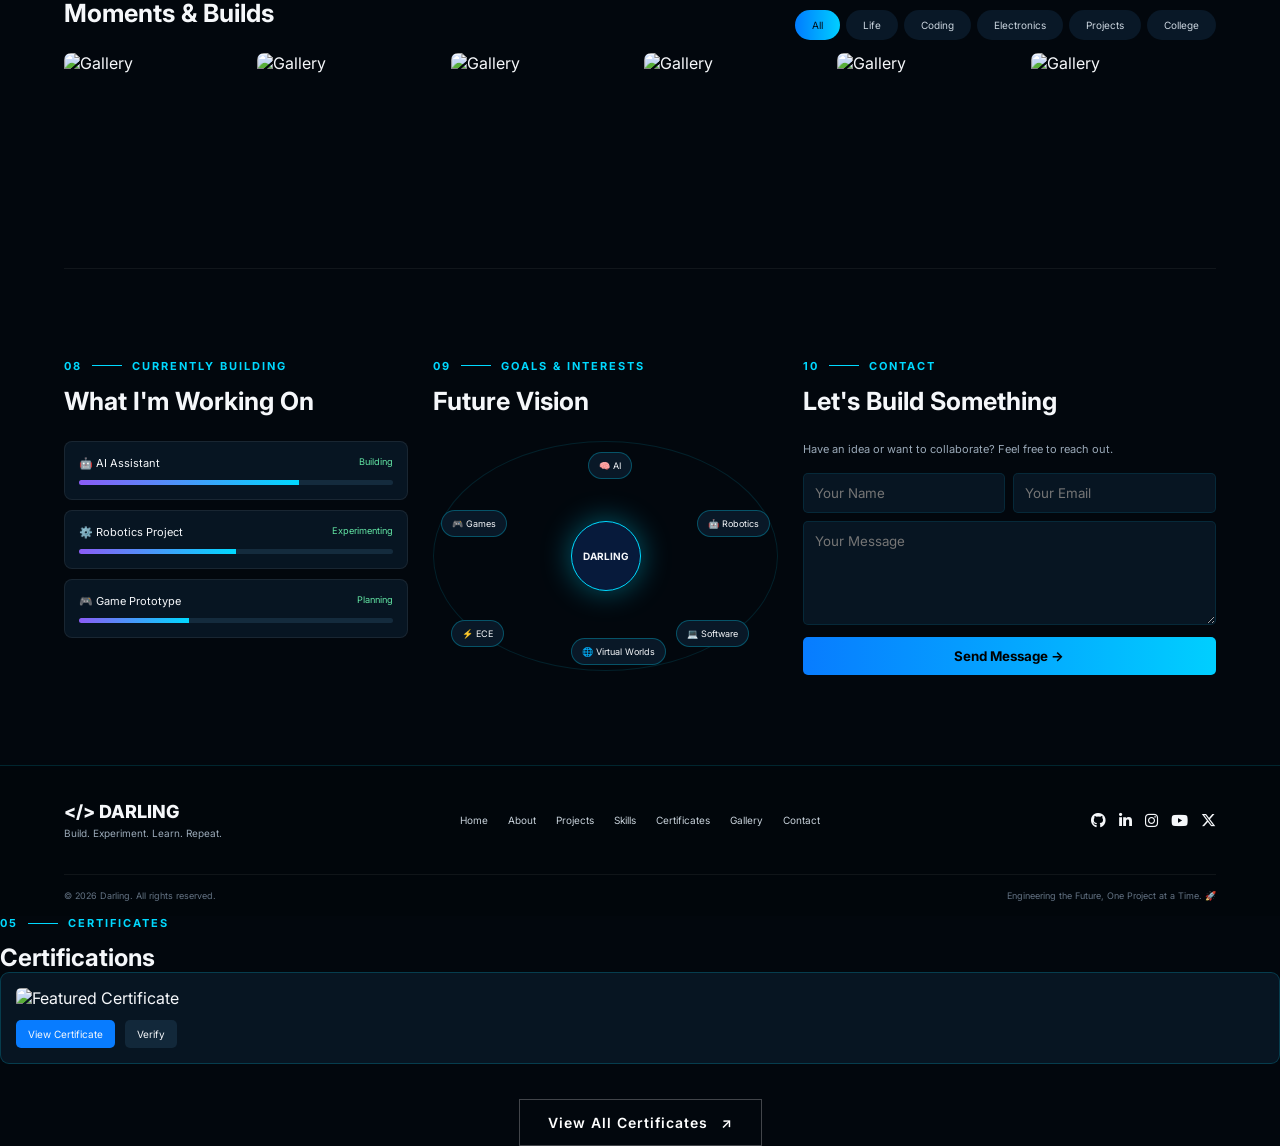
==== commit 7d44381d: "Update portfolio" ====
--- a/index.html
+++ b/index.html
@@ -555,8 +555,8 @@
                     </div>
 
                     <div class="project-links">
-                        <a href="https://vinaykumar-spec.github.io/protfolio/"  target="_blank">↗ Live Demo</a>
-                        <a href="https://github.com/vinaykumar-spec/protfolio.git"  target="_blank">GitHub</a>
+                        <a href="https://vinaykumar-spec.github.io/protfolio/"  target="_blank" >↗ Live Demo</a>
+                        <a href="https://github.com/vinaykumar-spec/protfolio.git"  target="_blank" >GitHub</a>
                     </div>
 
                 </div>
@@ -944,8 +944,424 @@
 
     </footer>
 
-
-    <script src="script.js"></script>
+    <div id="certificates">
+
+    <div class="section-number">
+        05 <span></span> CERTIFICATES
+    </div>
+
+    <h2>Certifications</h2>
+
+    <!-- Featured Certificate -->
+    <div class="certificate-card">
+
+        <img
+            src="https://cdn.phototourl.com/member/2026-09-28-1d571fd7-cc46-4965-b12e-ebb5768e3679.png"
+            alt="Featured Certificate">
+
+        <div class="certificate-buttons">
+            <a
+                href="https://certificates.ccbp.in/academy/static-website?id=HRSHEZRMFH"
+                target="_blank"
+                rel="noopener noreferrer">
+                View Certificate
+            </a>
+
+            <a
+                href="https://certificates.ccbp.in/academy/static-website?id=HRSHEZRMFH"
+                target="_blank"
+                rel="noopener noreferrer">
+                Verify
+            </a>
+        </div>
+
+    </div>
+
+
+    <!-- View All Button -->
+    <div class="view-all-certificates">
+        <button id="viewAllCertificates">
+            View All Certificates
+            <span>↗</span>
+        </button>
+    </div>
+
+</div>
+
+
+<!-- ============================= -->
+<!-- ALL CERTIFICATES MODAL -->
+<!-- ============================= -->
+
+<div id="certificateModal" class="certificate-modal">
+
+    <div class="certificate-modal-content">
+
+        <!-- Header -->
+        <div class="certificate-modal-header">
+
+            <div>
+                <span class="modal-label">MY ACHIEVEMENTS</span>
+                <h2>All Certificates</h2>
+                <p>Certificates, workshops and learning achievements.</p>
+            </div>
+
+            <button
+                class="certificate-close"
+                id="closeCertificateModal"
+                aria-label="Close">
+                ×
+            </button>
+
+        </div>
+
+
+        <!-- Certificate Grid -->
+        <div class="certificate-grid">
+
+
+            <!-- 01 Static Website -->
+            <div class="certificate-item">
+
+                <div class="certificate-image">
+                    <div class="certificate-placeholder">
+                        STATIC<br>
+                        WEBSITE
+                    </div>
+                </div>
+
+                <div class="certificate-info">
+                    <span class="certificate-number">01</span>
+
+                    <h3>Static Website Certification</h3>
+
+                    <p>CCBP Academy</p>
+
+                    <div class="certificate-actions">
+
+                        <a
+                            href="https://certificates.ccbp.in/academy/static-website?id=HRSHEZRMFH"
+                            target="_blank"
+                            rel="noopener noreferrer">
+                            View
+                        </a>
+
+                        <a
+                            href="https://certificates.ccbp.in/academy/static-website?id=HRSHEZRMFH"
+                            target="_blank"
+                            rel="noopener noreferrer">
+                            Verify
+                        </a>
+
+                    </div>
+                </div>
+
+            </div>
+
+
+            <!-- 02 MVP Workshop Participation -->
+            <div class="certificate-item">
+
+                <img
+                    src="http://cdn1.ccbp.in/misc/workshop-acad-live-mvp-workshop-participation/JZ285BK9LO.png"
+                    alt="MVP Workshop Participation Certificate">
+
+                <div class="certificate-info">
+
+                    <span class="certificate-number">02</span>
+
+                    <h3>MVP Workshop</h3>
+
+                    <p>Workshop Participation</p>
+
+                    <div class="certificate-actions">
+
+                        <a
+                            href="http://cdn1.ccbp.in/misc/workshop-acad-live-mvp-workshop-participation/JZ285BK9LO.png"
+                            target="_blank"
+                            rel="noopener noreferrer">
+                            View
+                        </a>
+
+                    </div>
+
+                </div>
+
+            </div>
+
+
+            <!-- 03 MVP Workshop Completion -->
+            <div class="certificate-item">
+
+                <img
+                    src="http://cdn1.ccbp.in/misc/workshop-acad-live-mvp-workshop-completion/K63B1BD95S.png"
+                    alt="MVP Workshop Completion Certificate">
+
+                <div class="certificate-info">
+
+                    <span class="certificate-number">03</span>
+
+                    <h3>MVP Workshop</h3>
+
+                    <p>Workshop Completion</p>
+
+                    <div class="certificate-actions">
+
+                        <a
+                            href="http://cdn1.ccbp.in/misc/workshop-acad-live-mvp-workshop-completion/K63B1BD95S.png"
+                            target="_blank"
+                            rel="noopener noreferrer">
+                            View
+                        </a>
+
+                    </div>
+
+                </div>
+
+            </div>
+
+
+            <!-- 04 GradGuru -->
+            <div class="certificate-item">
+
+                <div class="certificate-image">
+                    <div class="certificate-placeholder">
+                        GRAD<br>
+                        GURU
+                    </div>
+                </div>
+
+                <div class="certificate-info">
+
+                    <span class="certificate-number">04</span>
+
+                    <h3>GradGuru Certificate</h3>
+
+                    <p>Certificate Achievement</p>
+
+                    <div class="certificate-actions">
+
+                        <a
+                            href="https://gradguru.in/certificate/e570acf6"
+                            target="_blank"
+                            rel="noopener noreferrer">
+                            View
+                        </a>
+
+                        <a
+                            href="https://gradguru.in/certificate/e570acf6"
+                            target="_blank"
+                            rel="noopener noreferrer">
+                            Verify
+                        </a>
+
+                    </div>
+
+                </div>
+
+            </div>
+
+
+            <!-- 05 OpenAI × NxtWave Buildathon -->
+            <div class="certificate-item">
+
+                <img
+                    src="http://cdn1.ccbp.in/misc/workshop-openai-nxtwave-buildathon-genai-online-workshop-participation/I5V34YV2NY.png"
+                    alt="OpenAI NxtWave Buildathon Certificate">
+
+                <div class="certificate-info">
+
+                    <span class="certificate-number">05</span>
+
+                    <h3>OpenAI × NxtWave Buildathon</h3>
+
+                    <p>GenAI Online Workshop</p>
+
+                    <div class="certificate-actions">
+
+                        <a
+                            href="http://cdn1.ccbp.in/misc/workshop-openai-nxtwave-buildathon-genai-online-workshop-participation/I5V34YV2NY.png"
+                            target="_blank"
+                            rel="noopener noreferrer">
+                            View
+                        </a>
+
+                    </div>
+
+                </div>
+
+            </div>
+
+
+            <!-- 06 LLMs & Agentic AI -->
+            <div class="certificate-item">
+
+                <img
+                    src="http://cdn1.ccbp.in/misc/podcast-llms-agenticai-101-participation/3USOA6LPJJ.png"
+                    alt="LLMs Agentic AI Certificate">
+
+                <div class="certificate-info">
+
+                    <span class="certificate-number">06</span>
+
+                    <h3>LLMs & Agentic AI 101</h3>
+
+                    <p>Podcast Participation</p>
+
+                    <div class="certificate-actions">
+
+                        <a
+                            href="http://cdn1.ccbp.in/misc/podcast-llms-agenticai-101-participation/3USOA6LPJJ.png"
+                            target="_blank"
+                            rel="noopener noreferrer">
+                            View
+                        </a>
+
+                    </div>
+
+                </div>
+
+            </div>
+
+
+            <!-- 07 Future Engineers -->
+            <div class="certificate-item">
+
+                <img
+                    src="http://cdn1.ccbp.in/misc/podcast-what-google-looks-in-future-engineers-participation/UAZ51OIUVK.png"
+                    alt="What Google Looks for in Future Engineers Certificate">
+
+                <div class="certificate-info">
+
+                    <span class="certificate-number">07</span>
+
+                    <h3>What Google Looks for in Future Engineers</h3>
+
+                    <p>Podcast Participation</p>
+
+                    <div class="certificate-actions">
+
+                        <a
+                            href="http://cdn1.ccbp.in/misc/podcast-what-google-looks-in-future-engineers-participation/UAZ51OIUVK.png"
+                            target="_blank"
+                            rel="noopener noreferrer">
+                            View
+                        </a>
+
+                    </div>
+
+                </div>
+
+            </div>
+
+
+            <!-- 08 MCP Mega Workshop -->
+            <div class="certificate-item">
+
+                <img
+                    src="http://cdn1.ccbp.in/misc/workshop-acad-mcp-mega-workshop-participation/88QWWVW6BR.png"
+                    alt="MCP Mega Workshop Certificate">
+
+                <div class="certificate-info">
+
+                    <span class="certificate-number">08</span>
+
+                    <h3>MCP Mega Workshop</h3>
+
+                    <p>Workshop Participation</p>
+
+                    <div class="certificate-actions">
+
+                        <a
+                            href="http://cdn1.ccbp.in/misc/workshop-acad-mcp-mega-workshop-participation/88QWWVW6BR.png"
+                            target="_blank"
+                            rel="noopener noreferrer">
+                            View
+                        </a>
+
+                    </div>
+
+                </div>
+
+            </div>
+
+        </div>
+
+    </div>
+
+</div>
+
+
+
+    <script src="script.js">
+       
+
+const viewAllCertificates =
+    document.getElementById("viewAllCertificates");
+
+const certificateModal =
+    document.getElementById("certificateModal");
+
+const closeCertificateModal =
+    document.getElementById("closeCertificateModal");
+
+
+/* Open modal */
+
+viewAllCertificates.addEventListener("click", () => {
+
+    certificateModal.classList.add("active");
+
+    document.body.style.overflow = "hidden";
+
+});
+
+
+/* Close modal */
+
+closeCertificateModal.addEventListener("click", () => {
+
+    certificateModal.classList.remove("active");
+
+    document.body.style.overflow = "";
+
+});
+
+
+/* Close when clicking outside */
+
+certificateModal.addEventListener("click", (event) => {
+
+    if (event.target === certificateModal) {
+
+        certificateModal.classList.remove("active");
+
+        document.body.style.overflow = "";
+
+    }
+
+});
+
+
+/* Close with ESC */
+
+document.addEventListener("keydown", (event) => {
+
+    if (
+        event.key === "Escape" &&
+        certificateModal.classList.contains("active")
+    ) {
+
+        certificateModal.classList.remove("active");
+
+        document.body.style.overflow = "";
+
+    }
+
+});
+
+
+    </script>
 
 </body>
 
--- a/style.css
+++ b/style.css
@@ -1285,4 +1285,278 @@
     .gallery-grid {
         grid-template-columns: 1fr 1fr;
     }
+}
+
+/* =========================================
+   VIEW ALL CERTIFICATES BUTTON
+========================================= */
+
+.view-all-certificates {
+    text-align: center;
+    margin-top: 35px;
+}
+
+#viewAllCertificates {
+    padding: 14px 28px;
+    border: 1px solid rgba(255, 255, 255, 0.25);
+    background: transparent;
+    color: #fff;
+    font-size: 14px;
+    font-weight: 600;
+    letter-spacing: 1px;
+    cursor: pointer;
+    transition: 0.3s ease;
+}
+
+#viewAllCertificates span {
+    margin-left: 8px;
+    transition: 0.3s ease;
+}
+
+#viewAllCertificates:hover {
+    background: #fff;
+    color: #000;
+}
+
+#viewAllCertificates:hover span {
+    transform: translate(3px, -3px);
+    display: inline-block;
+}
+
+
+/* =========================================
+   CERTIFICATE MODAL
+========================================= */
+
+.certificate-modal {
+    position: fixed;
+    inset: 0;
+    z-index: 9999;
+
+    background: rgba(0, 0, 0, 0.92);
+
+    display: none;
+
+    overflow-y: auto;
+
+    padding: 50px 25px;
+}
+
+.certificate-modal.active {
+    display: block;
+}
+
+
+/* =========================================
+   MODAL CONTENT
+========================================= */
+
+.certificate-modal-content {
+    max-width: 1200px;
+    margin: auto;
+}
+
+
+/* =========================================
+   MODAL HEADER
+========================================= */
+
+.certificate-modal-header {
+    display: flex;
+    justify-content: space-between;
+    align-items: flex-start;
+
+    margin-bottom: 45px;
+}
+
+.modal-label {
+    font-size: 11px;
+    letter-spacing: 3px;
+    opacity: 0.6;
+}
+
+.certificate-modal-header h2 {
+    margin: 8px 0;
+    font-size: clamp(35px, 5vw, 65px);
+}
+
+.certificate-modal-header p {
+    opacity: 0.6;
+}
+
+
+.certificate-close {
+    width: 50px;
+    height: 50px;
+
+    border: 1px solid rgba(255, 255, 255, 0.3);
+
+    background: transparent;
+    color: white;
+
+    font-size: 30px;
+
+    cursor: pointer;
+
+    transition: 0.3s ease;
+}
+
+.certificate-close:hover {
+    background: white;
+    color: black;
+}
+
+
+/* =========================================
+   CERTIFICATE GRID
+========================================= */
+
+.certificate-grid {
+    display: grid;
+
+    grid-template-columns: repeat(2, 1fr);
+
+    gap: 25px;
+}
+
+
+/* =========================================
+   CERTIFICATE CARD
+========================================= */
+
+.certificate-item {
+    border: 1px solid rgba(255, 255, 255, 0.15);
+
+    background: rgba(255, 255, 255, 0.03);
+
+    overflow: hidden;
+
+    transition: 0.3s ease;
+}
+
+.certificate-item:hover {
+    transform: translateY(-5px);
+
+    border-color: rgba(255, 255, 255, 0.4);
+}
+
+
+/* Certificate image */
+
+.certificate-item > img,
+.certificate-image {
+    width: 100%;
+    height: 260px;
+
+    object-fit: cover;
+
+    display: block;
+
+    background: #111;
+}
+
+
+/* Placeholder for verification-only certificates */
+
+.certificate-placeholder {
+    height: 100%;
+
+    display: flex;
+    align-items: center;
+    justify-content: center;
+
+    text-align: center;
+
+    font-size: 30px;
+    font-weight: 700;
+    letter-spacing: 5px;
+
+    line-height: 1.4;
+}
+
+
+/* =========================================
+   CERTIFICATE INFO
+========================================= */
+
+.certificate-info {
+    padding: 22px;
+    position: relative;
+}
+
+.certificate-number {
+    font-size: 11px;
+    letter-spacing: 2px;
+    opacity: 0.5;
+}
+
+.certificate-info h3 {
+    margin: 8px 0;
+
+    font-size: 20px;
+}
+
+.certificate-info p {
+    margin-bottom: 20px;
+
+    opacity: 0.55;
+
+    font-size: 14px;
+}
+
+
+/* =========================================
+   ACTION BUTTONS
+========================================= */
+
+.certificate-actions {
+    display: flex;
+    gap: 10px;
+}
+
+.certificate-actions a {
+    display: inline-block;
+
+    padding: 9px 17px;
+
+    border: 1px solid rgba(255, 255, 255, 0.25);
+
+    color: white;
+
+    text-decoration: none;
+
+    font-size: 12px;
+
+    transition: 0.3s ease;
+}
+
+.certificate-actions a:hover {
+    background: white;
+    color: black;
+}
+
+
+/* =========================================
+   MOBILE
+========================================= */
+
+@media (max-width: 768px) {
+
+    .certificate-grid {
+        grid-template-columns: 1fr;
+    }
+
+    .certificate-modal {
+        padding: 30px 15px;
+    }
+
+    .certificate-modal-header {
+        gap: 20px;
+    }
+
+    .certificate-item > img,
+    .certificate-image {
+        height: 220px;
+    }
+
 }
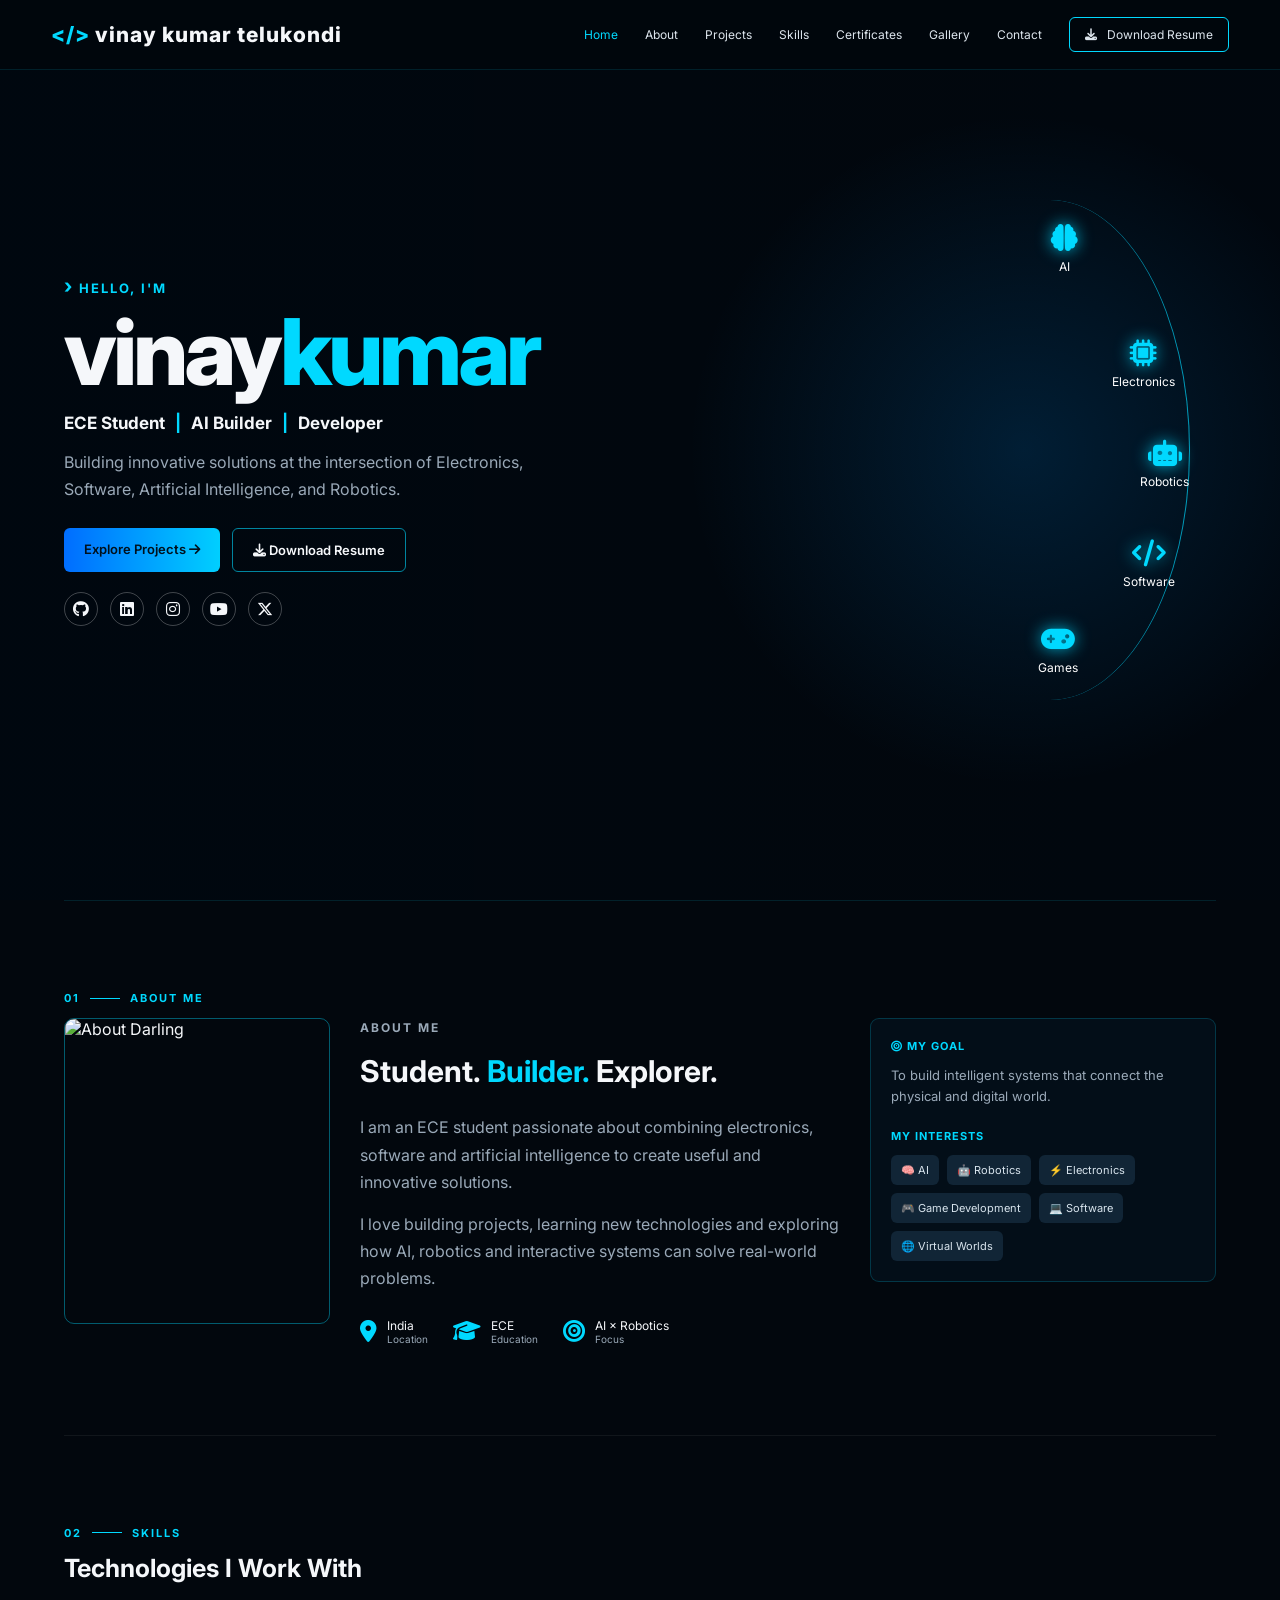
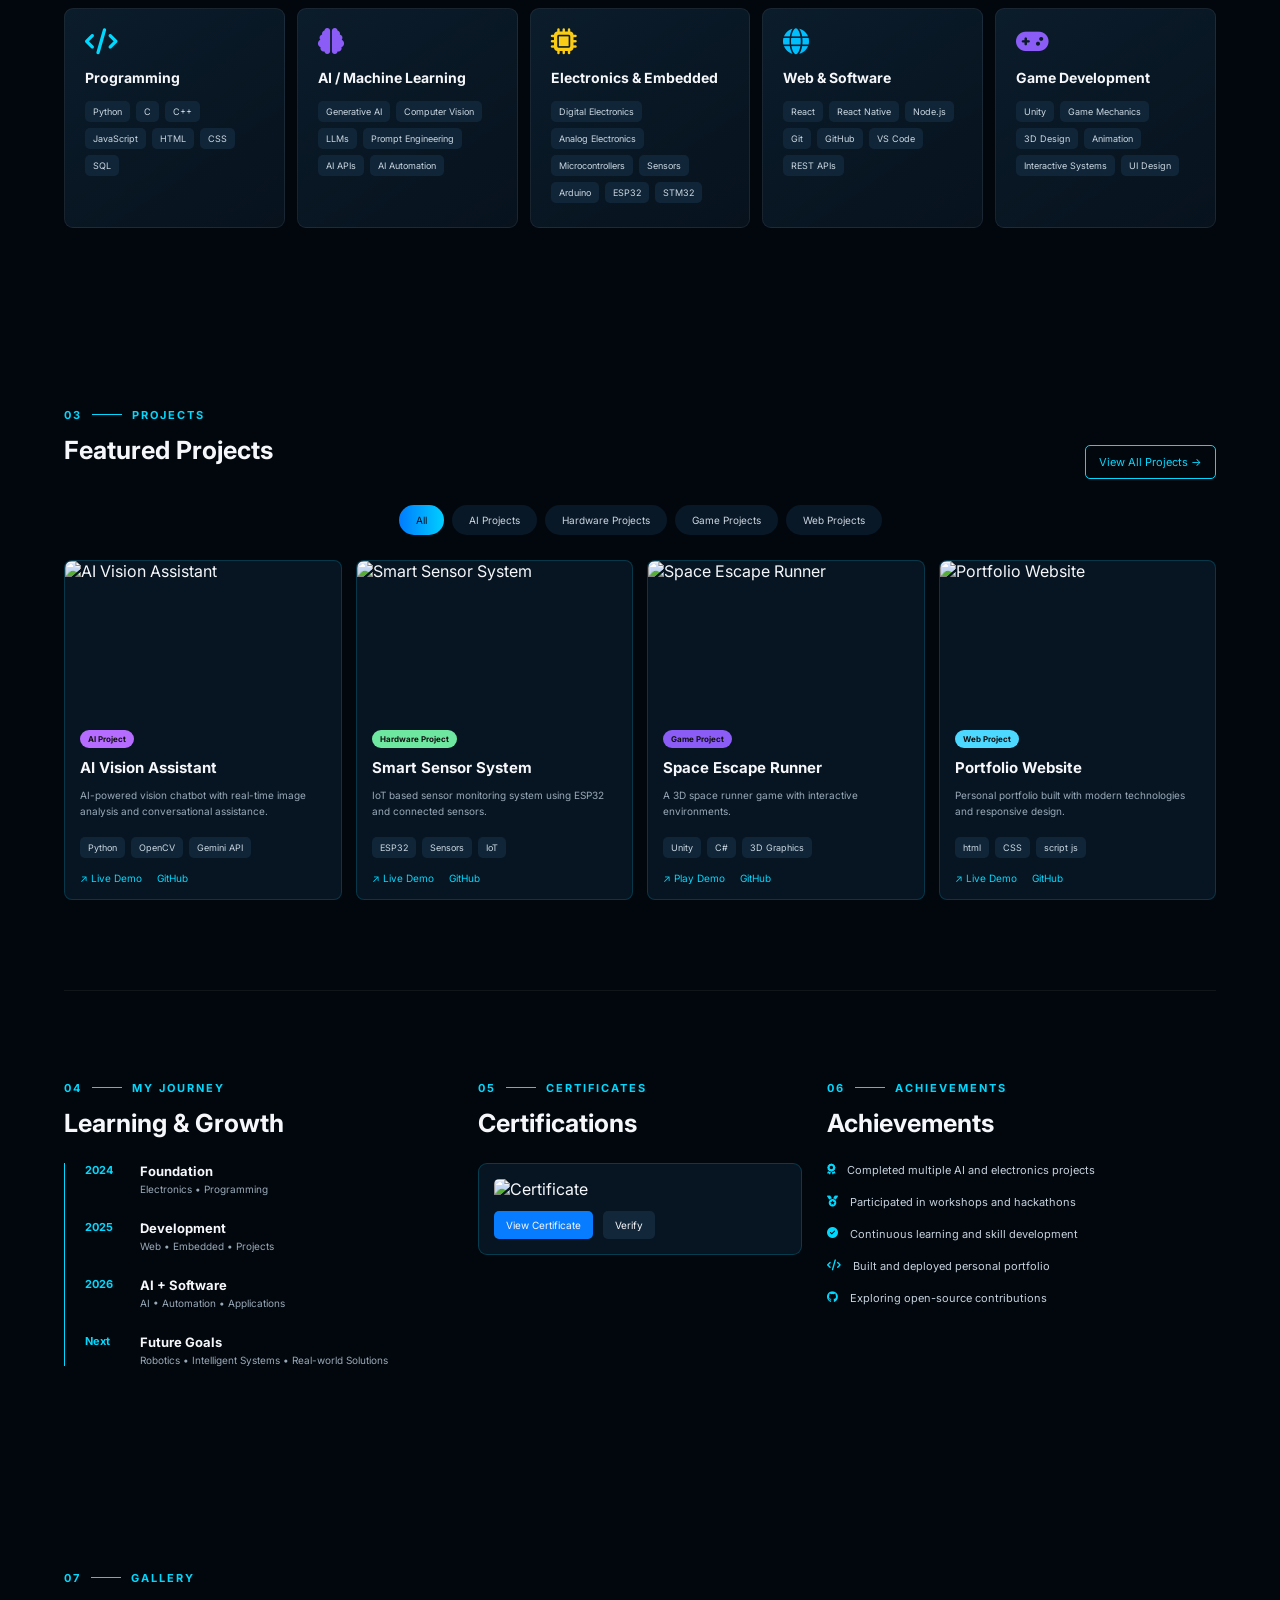
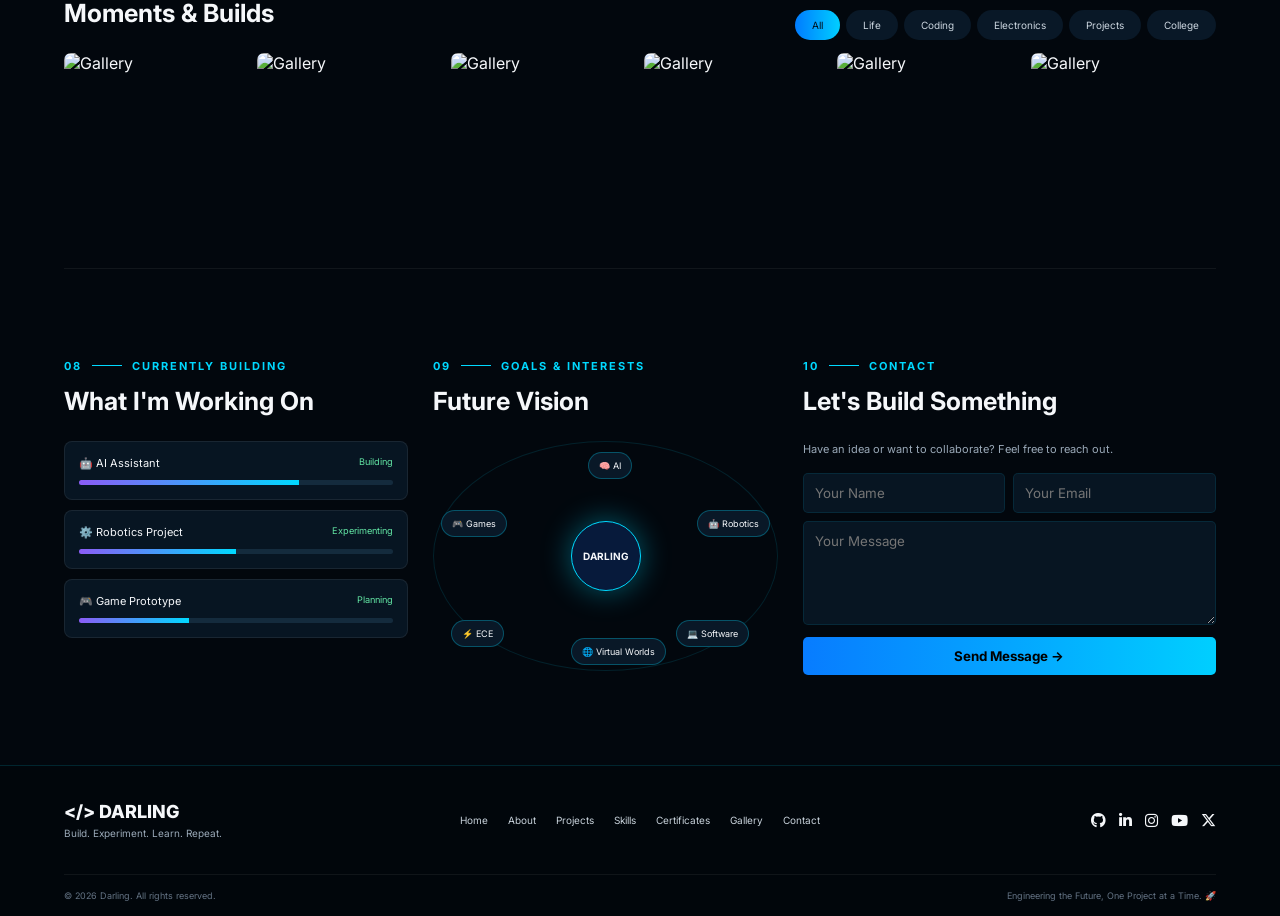
==== commit 6d72422d: "update portfolio" ====
--- a/index.html
+++ b/index.html
@@ -944,49 +944,8 @@
 
     </footer>
 
-    <div id="certificates">
-
-    <div class="section-number">
-        05 <span></span> CERTIFICATES
-    </div>
-
-    <h2>Certifications</h2>
-
-    <!-- Featured Certificate -->
-    <div class="certificate-card">
-
-        <img
-            src="https://cdn.phototourl.com/member/2026-09-28-1d571fd7-cc46-4965-b12e-ebb5768e3679.png"
-            alt="Featured Certificate">
-
-        <div class="certificate-buttons">
-            <a
-                href="https://certificates.ccbp.in/academy/static-website?id=HRSHEZRMFH"
-                target="_blank"
-                rel="noopener noreferrer">
-                View Certificate
-            </a>
-
-            <a
-                href="https://certificates.ccbp.in/academy/static-website?id=HRSHEZRMFH"
-                target="_blank"
-                rel="noopener noreferrer">
-                Verify
-            </a>
-        </div>
-
-    </div>
-
-
-    <!-- View All Button -->
-    <div class="view-all-certificates">
-        <button id="viewAllCertificates">
-            View All Certificates
-            <span>↗</span>
-        </button>
-    </div>
-
-</div>
+   
+
 
 
 <!-- ============================= -->
@@ -1040,7 +999,7 @@
                     <div class="certificate-actions">
 
                         <a
-                            href="https://certificates.ccbp.in/academy/static-website?id=HRSHEZRMFH"
+                            href="https://cdn.phototourl.com/member/2026-09-28-3d2ee30d-ee46-484c-bbb8-41be20458272.png"
                             target="_blank"
                             rel="noopener noreferrer">
                             View
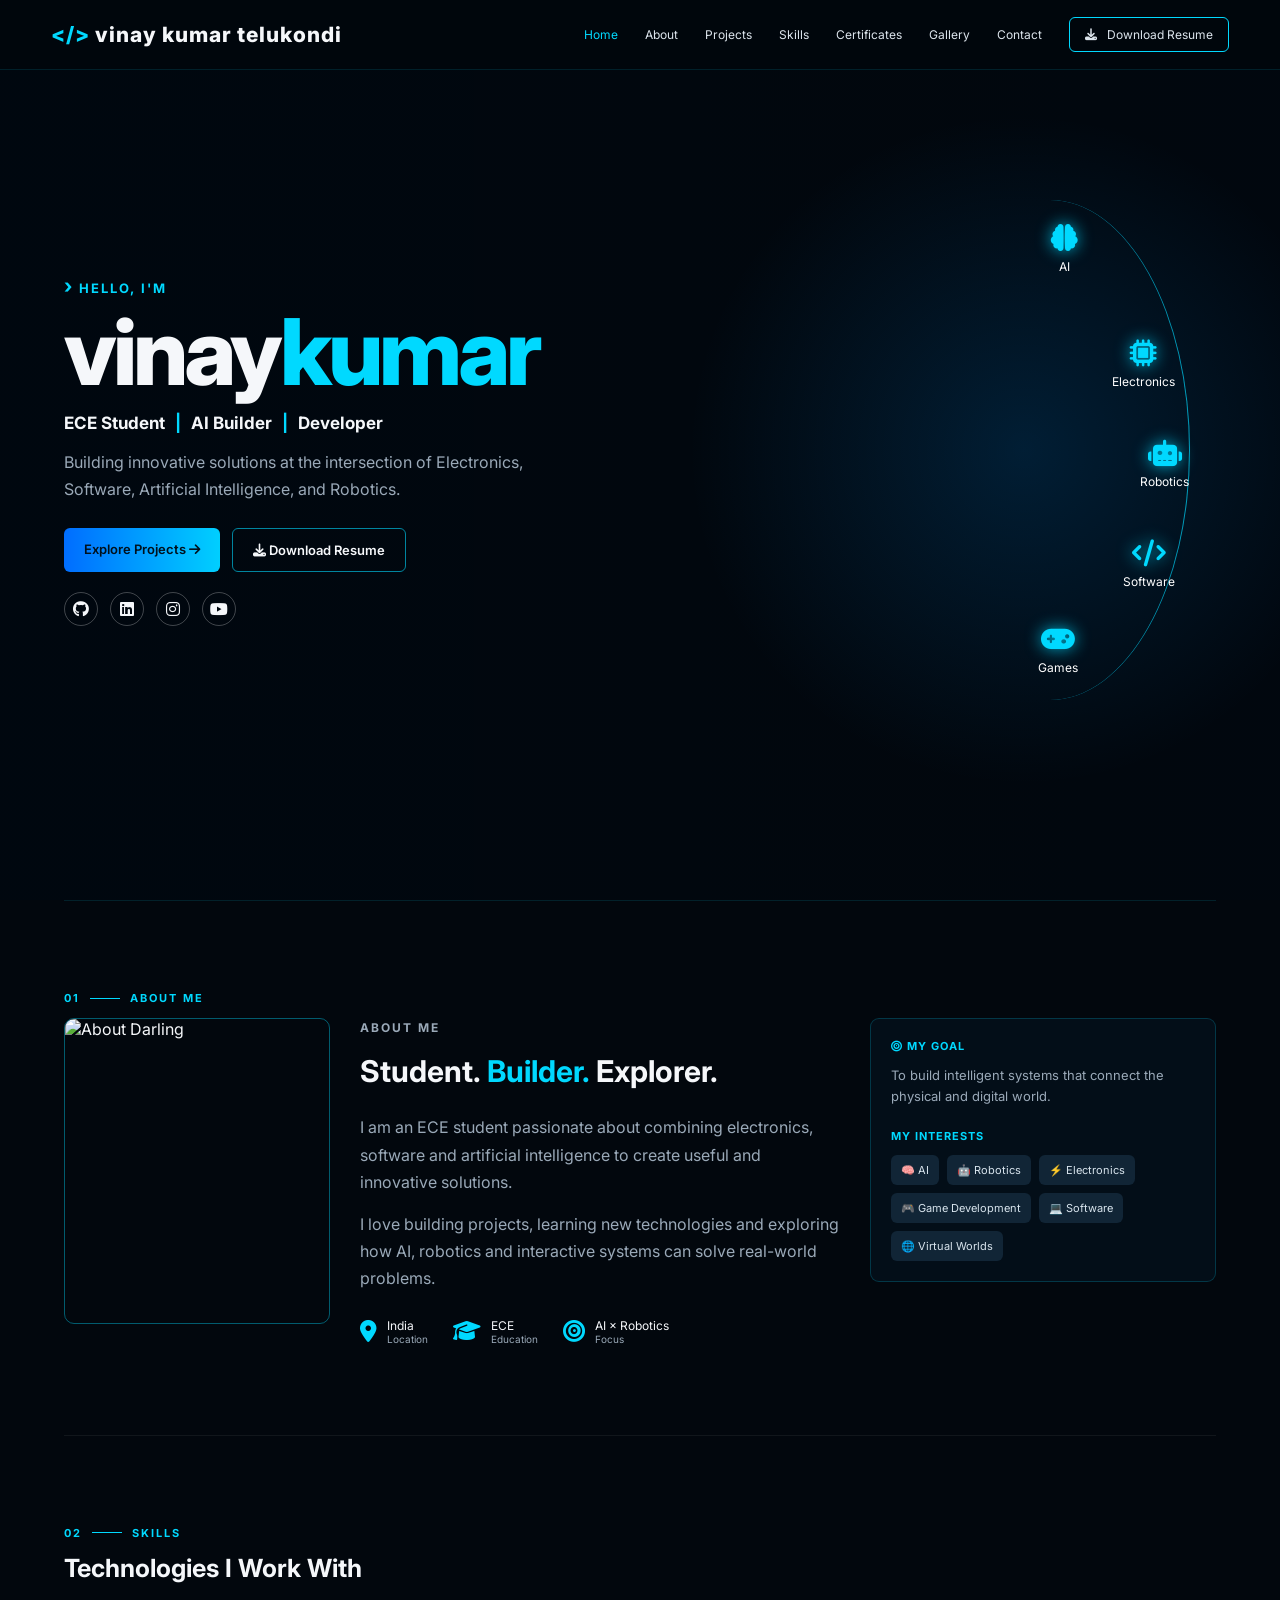
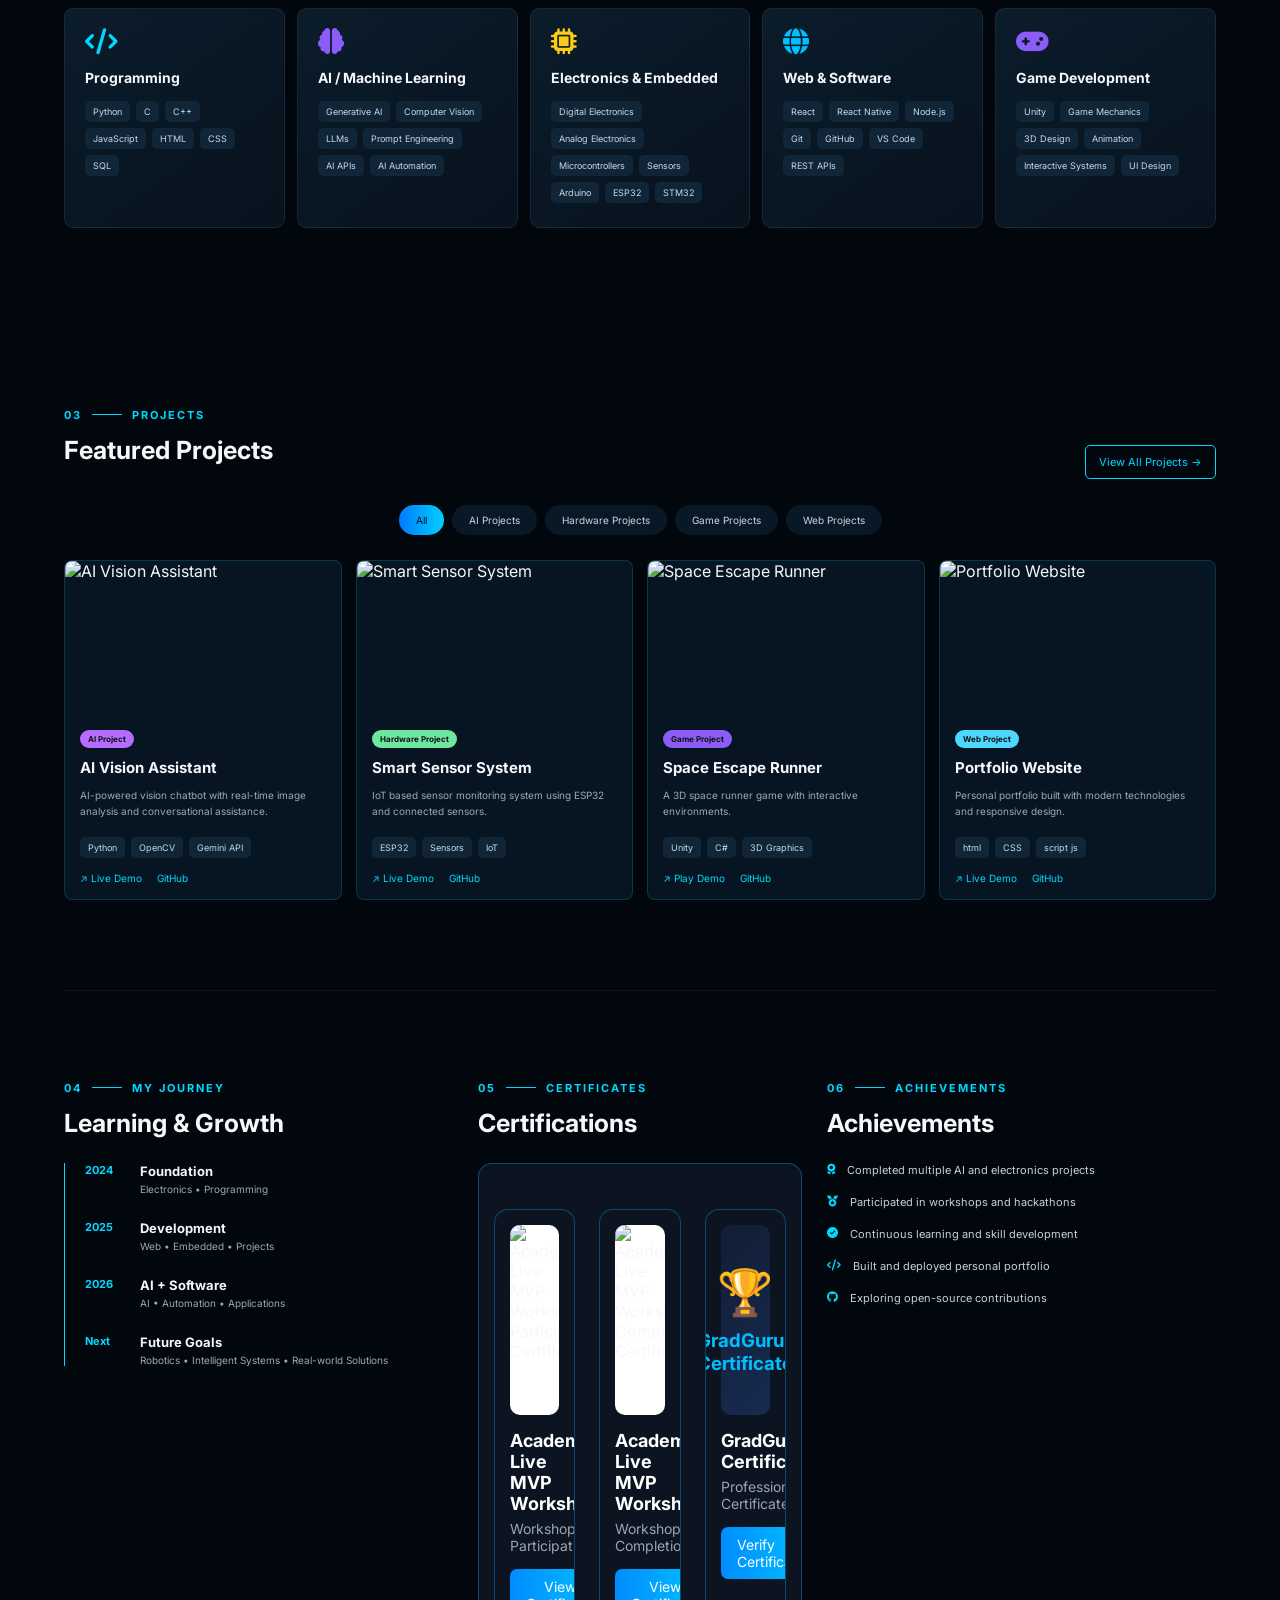
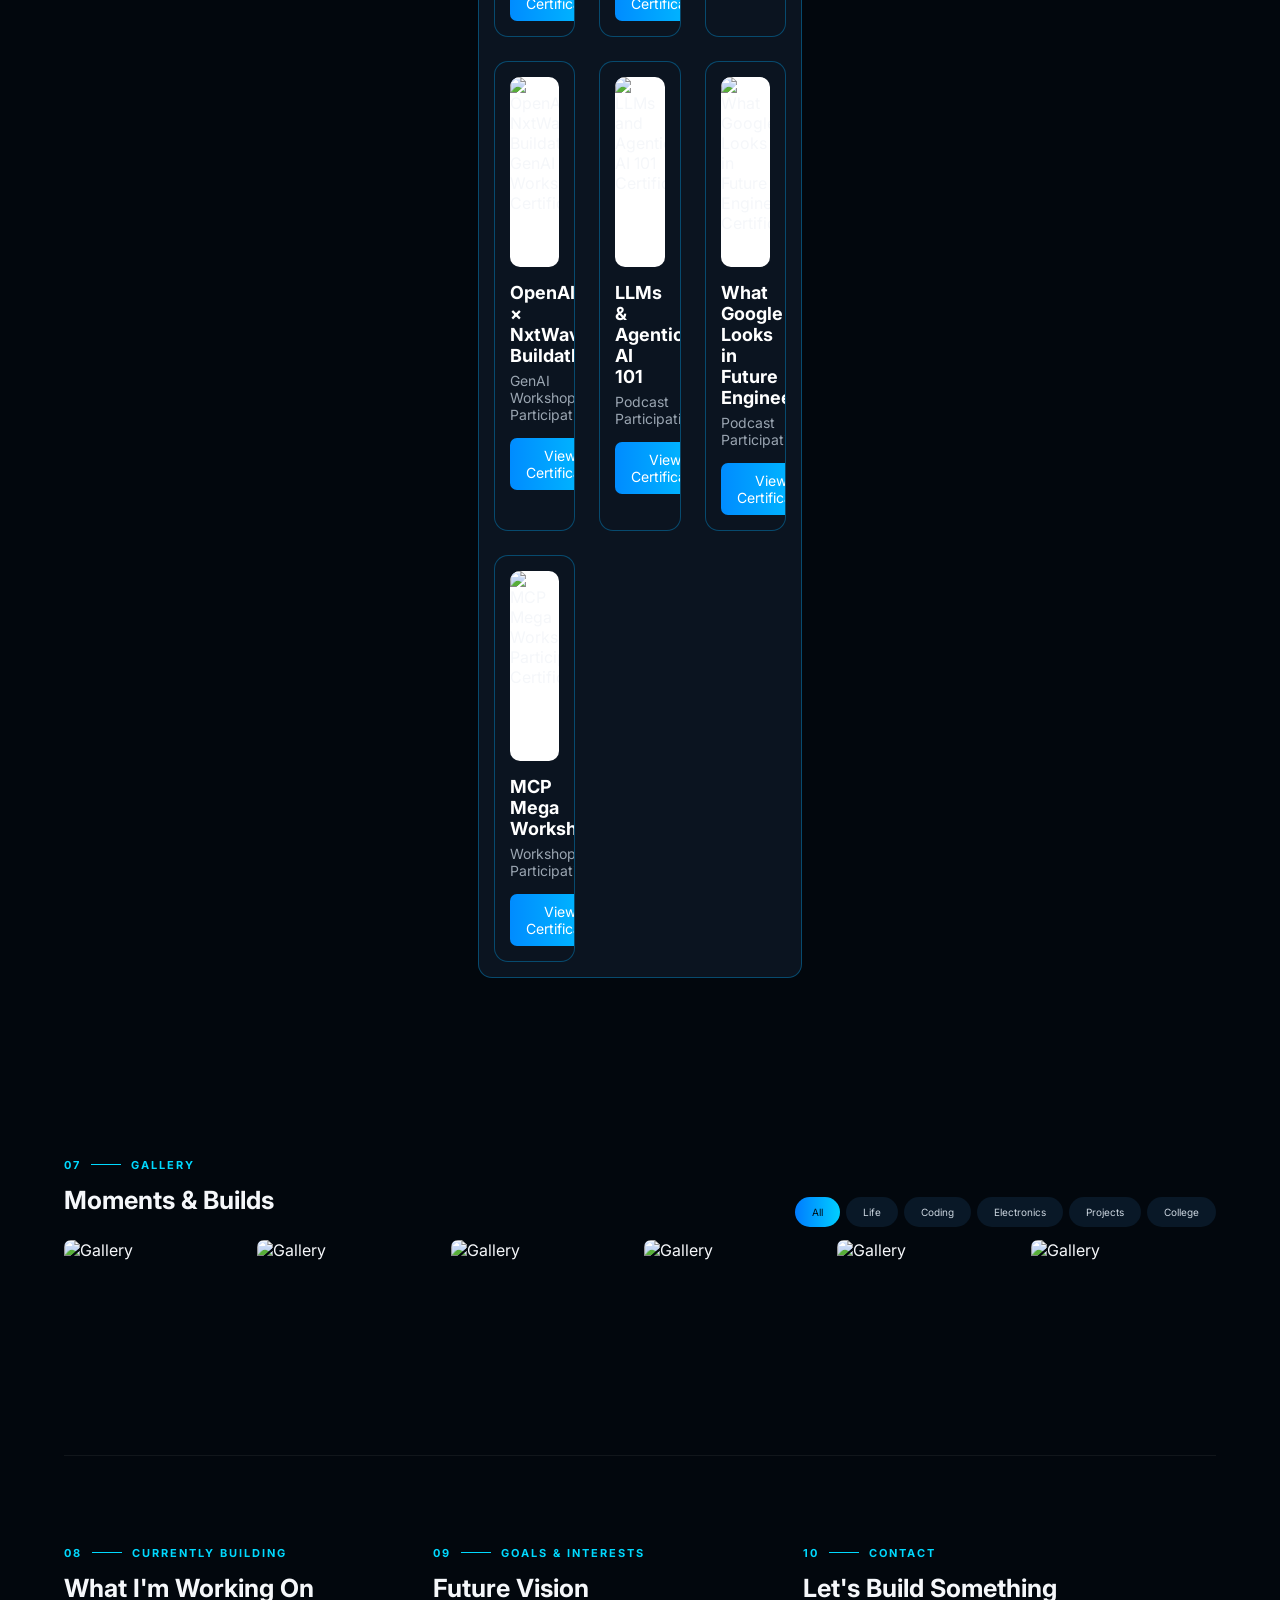
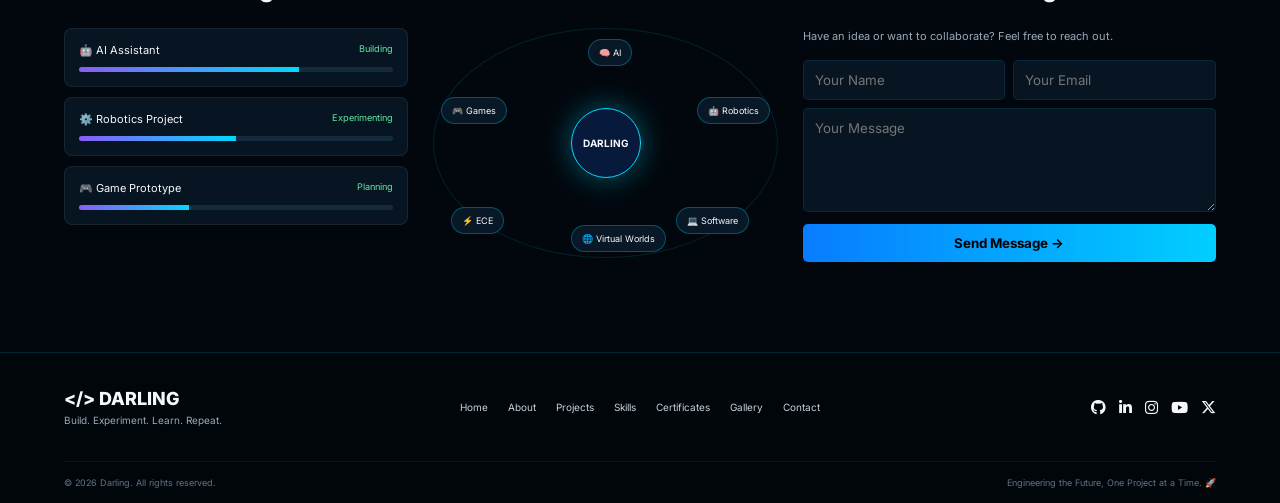
==== commit 7856cce6: "update portfolio" ====
--- a/index.html
+++ b/index.html
@@ -115,25 +115,23 @@
 
                 <div class="social-icons">
 
-                    <a href="#">
+                    <a href="https://github.com/vinaykumar-spec">
                         <i class="fa-brands fa-github"></i>
                     </a>
 
-                    <a href="#">
+                    <a href="https://www.linkedin.com/in/vinaykumar-telukondi-5337a6436?utm_source=share_via&utm_content=profile&utm_medium=member_android">
                         <i class="fa-brands fa-linkedin"></i>
                     </a>
 
-                    <a href="#">
+                    <a href="https://www.instagram.com/vinaybuilds_026?stkn=eWc0dndwdmVucTY1">
                         <i class="fa-brands fa-instagram"></i>
                     </a>
 
-                    <a href="#">
+                    <a href="https://youtube.com/@vinayvision-xyz?si=z9RkeGhbVse3_Iii">
                         <i class="fa-brands fa-youtube"></i>
                     </a>
 
-                    <a href="#">
-                        <i class="fa-brands fa-x-twitter"></i>
-                    </a>
+                    
 
                 </div>
 
@@ -636,19 +634,176 @@
 
                 <div class="certificate-card">
 
-                    <img
-                        src="https://cdn.phototourl.com/member/2026-09-28-1d571fd7-cc46-4965-b12e-ebb5768e3679.png"
-                        alt="Certificate">
-
-                    <div class="certificate-buttons">
-                        <a href="#">View Certificate</a>
-                        <a href="#">Verify</a>
-                    </div>
-
-                </div>
-
-            </div>
-
+                          <div class="certificate-grid">
+
+    <!-- Certificate 1 -->
+    <div class="certificate-card">
+        <img
+            src="http://cdn1.ccbp.in/misc/workshop-acad-live-mvp-workshop-participation/JZ285BK9LO.png"
+            alt="Academy Live MVP Workshop Participation Certificate"
+        >
+
+        <div class="certificate-info">
+            <h3>Academy Live MVP Workshop</h3>
+            <p>Workshop Participation</p>
+
+            <button
+                class="view-certificate-btn"
+                onclick="openCertificate('http://cdn1.ccbp.in/misc/workshop-acad-live-mvp-workshop-participation/JZ285BK9LO.png')">
+                View Certificate
+            </button>
+        </div>
+    </div>
+
+
+    <!-- Certificate 2 -->
+    <div class="certificate-card">
+        <img
+            src="http://cdn1.ccbp.in/misc/workshop-acad-live-mvp-workshop-completion/K63B1BD95S.png"
+            alt="Academy Live MVP Workshop Completion Certificate"
+        >
+
+        <div class="certificate-info">
+            <h3>Academy Live MVP Workshop</h3>
+            <p>Workshop Completion</p>
+
+            <button
+                class="view-certificate-btn"
+                onclick="openCertificate('http://cdn1.ccbp.in/misc/workshop-acad-live-mvp-workshop-completion/K63B1BD95S.png')">
+                View Certificate
+            </button>
+        </div>
+    </div>
+
+
+    <!-- Certificate 3 -->
+    <div class="certificate-card certificate-link-card">
+
+        <div class="certificate-placeholder">
+            <span>🏆</span>
+            <h3>GradGuru Certificate</h3>
+        </div>
+
+        <div class="certificate-info">
+            <h3>GradGuru Certificate</h3>
+            <p>Professional Certificate</p>
+
+            <a
+                href="https://gradguru.in/certificate/e570acf6"
+                target="_blank"
+                rel="noopener noreferrer"
+                class="view-certificate-btn">
+                Verify Certificate
+            </a>
+        </div>
+    </div>
+
+
+    <!-- Certificate 4 -->
+    <div class="certificate-card">
+        <img
+            src="http://cdn1.ccbp.in/misc/workshop-openai-nxtwave-buildathon-genai-online-workshop-participation/I5V34YV2NY.png"
+            alt="OpenAI NxtWave Buildathon GenAI Workshop Certificate"
+        >
+
+        <div class="certificate-info">
+            <h3>OpenAI × NxtWave Buildathon</h3>
+            <p>GenAI Workshop Participation</p>
+
+            <button
+                class="view-certificate-btn"
+                onclick="openCertificate('http://cdn1.ccbp.in/misc/workshop-openai-nxtwave-buildathon-genai-online-workshop-participation/I5V34YV2NY.png')">
+                View Certificate
+            </button>
+        </div>
+    </div>
+
+
+    <!-- Certificate 5 -->
+    <div class="certificate-card">
+        <img
+            src="http://cdn1.ccbp.in/misc/podcast-llms-agenticai-101-participation/3USOA6LPJJ.png"
+            alt="LLMs and Agentic AI 101 Certificate"
+        >
+
+        <div class="certificate-info">
+            <h3>LLMs & Agentic AI 101</h3>
+            <p>Podcast Participation</p>
+
+            <button
+                class="view-certificate-btn"
+                onclick="openCertificate('http://cdn1.ccbp.in/misc/podcast-llms-agenticai-101-participation/3USOA6LPJJ.png')">
+                View Certificate
+            </button>
+        </div>
+    </div>
+
+
+    <!-- Certificate 6 -->
+    <div class="certificate-card">
+        <img
+            src="http://cdn1.ccbp.in/misc/podcast-what-google-looks-in-future-engineers-participation/UAZ51OIUVK.png"
+            alt="What Google Looks in Future Engineers Certificate"
+        >
+
+        <div class="certificate-info">
+            <h3>What Google Looks in Future Engineers</h3>
+            <p>Podcast Participation</p>
+
+            <button
+                class="view-certificate-btn"
+                onclick="openCertificate('http://cdn1.ccbp.in/misc/podcast-what-google-looks-in-future-engineers-participation/UAZ51OIUVK.png')">
+                View Certificate
+            </button>
+        </div>
+    </div>
+
+
+    <!-- Certificate 7 -->
+    <div class="certificate-card">
+        <img
+            src="http://cdn1.ccbp.in/misc/workshop-acad-mcp-mega-workshop-participation/88QWWVW6BR.png"
+            alt="MCP Mega Workshop Participation Certificate"
+        >
+
+        <div class="certificate-info">
+            <h3>MCP Mega Workshop</h3>
+            <p>Workshop Participation</p>
+
+            <button
+                class="view-certificate-btn"
+                onclick="openCertificate('http://cdn1.ccbp.in/misc/workshop-acad-mcp-mega-workshop-participation/88QWWVW6BR.png')">
+                View Certificate
+            </button>
+        </div>
+    </div>
+
+</div>
+<div id="certificateModal" class="certificate-modal">
+
+    <div class="certificate-modal-content">
+
+        <button
+            class="certificate-modal-close"
+            onclick="closeCertificate()">
+            &times;
+        </button>
+
+        <img
+            id="certificateModalImage"
+            src=""
+            alt="Certificate Preview"
+        >
+
+    </div>
+
+</div>
+                </div>
+
+            </div>
+            <!--cerificates-->
+                
+      
 
             <!-- ACHIEVEMENTS -->
 
@@ -944,383 +1099,8 @@
 
     </footer>
 
-   
-
-
-
-<!-- ============================= -->
-<!-- ALL CERTIFICATES MODAL -->
-<!-- ============================= -->
-
-<div id="certificateModal" class="certificate-modal">
-
-    <div class="certificate-modal-content">
-
-        <!-- Header -->
-        <div class="certificate-modal-header">
-
-            <div>
-                <span class="modal-label">MY ACHIEVEMENTS</span>
-                <h2>All Certificates</h2>
-                <p>Certificates, workshops and learning achievements.</p>
-            </div>
-
-            <button
-                class="certificate-close"
-                id="closeCertificateModal"
-                aria-label="Close">
-                ×
-            </button>
-
-        </div>
-
-
-        <!-- Certificate Grid -->
-        <div class="certificate-grid">
-
-
-            <!-- 01 Static Website -->
-            <div class="certificate-item">
-
-                <div class="certificate-image">
-                    <div class="certificate-placeholder">
-                        STATIC<br>
-                        WEBSITE
-                    </div>
-                </div>
-
-                <div class="certificate-info">
-                    <span class="certificate-number">01</span>
-
-                    <h3>Static Website Certification</h3>
-
-                    <p>CCBP Academy</p>
-
-                    <div class="certificate-actions">
-
-                        <a
-                            href="https://cdn.phototourl.com/member/2026-09-28-3d2ee30d-ee46-484c-bbb8-41be20458272.png"
-                            target="_blank"
-                            rel="noopener noreferrer">
-                            View
-                        </a>
-
-                        <a
-                            href="https://certificates.ccbp.in/academy/static-website?id=HRSHEZRMFH"
-                            target="_blank"
-                            rel="noopener noreferrer">
-                            Verify
-                        </a>
-
-                    </div>
-                </div>
-
-            </div>
-
-
-            <!-- 02 MVP Workshop Participation -->
-            <div class="certificate-item">
-
-                <img
-                    src="http://cdn1.ccbp.in/misc/workshop-acad-live-mvp-workshop-participation/JZ285BK9LO.png"
-                    alt="MVP Workshop Participation Certificate">
-
-                <div class="certificate-info">
-
-                    <span class="certificate-number">02</span>
-
-                    <h3>MVP Workshop</h3>
-
-                    <p>Workshop Participation</p>
-
-                    <div class="certificate-actions">
-
-                        <a
-                            href="http://cdn1.ccbp.in/misc/workshop-acad-live-mvp-workshop-participation/JZ285BK9LO.png"
-                            target="_blank"
-                            rel="noopener noreferrer">
-                            View
-                        </a>
-
-                    </div>
-
-                </div>
-
-            </div>
-
-
-            <!-- 03 MVP Workshop Completion -->
-            <div class="certificate-item">
-
-                <img
-                    src="http://cdn1.ccbp.in/misc/workshop-acad-live-mvp-workshop-completion/K63B1BD95S.png"
-                    alt="MVP Workshop Completion Certificate">
-
-                <div class="certificate-info">
-
-                    <span class="certificate-number">03</span>
-
-                    <h3>MVP Workshop</h3>
-
-                    <p>Workshop Completion</p>
-
-                    <div class="certificate-actions">
-
-                        <a
-                            href="http://cdn1.ccbp.in/misc/workshop-acad-live-mvp-workshop-completion/K63B1BD95S.png"
-                            target="_blank"
-                            rel="noopener noreferrer">
-                            View
-                        </a>
-
-                    </div>
-
-                </div>
-
-            </div>
-
-
-            <!-- 04 GradGuru -->
-            <div class="certificate-item">
-
-                <div class="certificate-image">
-                    <div class="certificate-placeholder">
-                        GRAD<br>
-                        GURU
-                    </div>
-                </div>
-
-                <div class="certificate-info">
-
-                    <span class="certificate-number">04</span>
-
-                    <h3>GradGuru Certificate</h3>
-
-                    <p>Certificate Achievement</p>
-
-                    <div class="certificate-actions">
-
-                        <a
-                            href="https://gradguru.in/certificate/e570acf6"
-                            target="_blank"
-                            rel="noopener noreferrer">
-                            View
-                        </a>
-
-                        <a
-                            href="https://gradguru.in/certificate/e570acf6"
-                            target="_blank"
-                            rel="noopener noreferrer">
-                            Verify
-                        </a>
-
-                    </div>
-
-                </div>
-
-            </div>
-
-
-            <!-- 05 OpenAI × NxtWave Buildathon -->
-            <div class="certificate-item">
-
-                <img
-                    src="http://cdn1.ccbp.in/misc/workshop-openai-nxtwave-buildathon-genai-online-workshop-participation/I5V34YV2NY.png"
-                    alt="OpenAI NxtWave Buildathon Certificate">
-
-                <div class="certificate-info">
-
-                    <span class="certificate-number">05</span>
-
-                    <h3>OpenAI × NxtWave Buildathon</h3>
-
-                    <p>GenAI Online Workshop</p>
-
-                    <div class="certificate-actions">
-
-                        <a
-                            href="http://cdn1.ccbp.in/misc/workshop-openai-nxtwave-buildathon-genai-online-workshop-participation/I5V34YV2NY.png"
-                            target="_blank"
-                            rel="noopener noreferrer">
-                            View
-                        </a>
-
-                    </div>
-
-                </div>
-
-            </div>
-
-
-            <!-- 06 LLMs & Agentic AI -->
-            <div class="certificate-item">
-
-                <img
-                    src="http://cdn1.ccbp.in/misc/podcast-llms-agenticai-101-participation/3USOA6LPJJ.png"
-                    alt="LLMs Agentic AI Certificate">
-
-                <div class="certificate-info">
-
-                    <span class="certificate-number">06</span>
-
-                    <h3>LLMs & Agentic AI 101</h3>
-
-                    <p>Podcast Participation</p>
-
-                    <div class="certificate-actions">
-
-                        <a
-                            href="http://cdn1.ccbp.in/misc/podcast-llms-agenticai-101-participation/3USOA6LPJJ.png"
-                            target="_blank"
-                            rel="noopener noreferrer">
-                            View
-                        </a>
-
-                    </div>
-
-                </div>
-
-            </div>
-
-
-            <!-- 07 Future Engineers -->
-            <div class="certificate-item">
-
-                <img
-                    src="http://cdn1.ccbp.in/misc/podcast-what-google-looks-in-future-engineers-participation/UAZ51OIUVK.png"
-                    alt="What Google Looks for in Future Engineers Certificate">
-
-                <div class="certificate-info">
-
-                    <span class="certificate-number">07</span>
-
-                    <h3>What Google Looks for in Future Engineers</h3>
-
-                    <p>Podcast Participation</p>
-
-                    <div class="certificate-actions">
-
-                        <a
-                            href="http://cdn1.ccbp.in/misc/podcast-what-google-looks-in-future-engineers-participation/UAZ51OIUVK.png"
-                            target="_blank"
-                            rel="noopener noreferrer">
-                            View
-                        </a>
-
-                    </div>
-
-                </div>
-
-            </div>
-
-
-            <!-- 08 MCP Mega Workshop -->
-            <div class="certificate-item">
-
-                <img
-                    src="http://cdn1.ccbp.in/misc/workshop-acad-mcp-mega-workshop-participation/88QWWVW6BR.png"
-                    alt="MCP Mega Workshop Certificate">
-
-                <div class="certificate-info">
-
-                    <span class="certificate-number">08</span>
-
-                    <h3>MCP Mega Workshop</h3>
-
-                    <p>Workshop Participation</p>
-
-                    <div class="certificate-actions">
-
-                        <a
-                            href="http://cdn1.ccbp.in/misc/workshop-acad-mcp-mega-workshop-participation/88QWWVW6BR.png"
-                            target="_blank"
-                            rel="noopener noreferrer">
-                            View
-                        </a>
-
-                    </div>
-
-                </div>
-
-            </div>
-
-        </div>
-
-    </div>
-
-</div>
-
-
-
-    <script src="script.js">
-       
-
-const viewAllCertificates =
-    document.getElementById("viewAllCertificates");
-
-const certificateModal =
-    document.getElementById("certificateModal");
-
-const closeCertificateModal =
-    document.getElementById("closeCertificateModal");
-
-
-/* Open modal */
-
-viewAllCertificates.addEventListener("click", () => {
-
-    certificateModal.classList.add("active");
-
-    document.body.style.overflow = "hidden";
-
-});
-
-
-/* Close modal */
-
-closeCertificateModal.addEventListener("click", () => {
-
-    certificateModal.classList.remove("active");
-
-    document.body.style.overflow = "";
-
-});
-
-
-/* Close when clicking outside */
-
-certificateModal.addEventListener("click", (event) => {
-
-    if (event.target === certificateModal) {
-
-        certificateModal.classList.remove("active");
-
-        document.body.style.overflow = "";
-
-    }
-
-});
-
-
-/* Close with ESC */
-
-document.addEventListener("keydown", (event) => {
-
-    if (
-        event.key === "Escape" &&
-        certificateModal.classList.contains("active")
-    ) {
-
-        certificateModal.classList.remove("active");
-
-        document.body.style.overflow = "";
-
-    }
-
-});
-
-
-    </script>
+
+    <script src="script.js"></script>
 
 </body>
 
--- a/style.css
+++ b/style.css
@@ -1287,276 +1287,146 @@
     }
 }
 
-/* =========================================
-   VIEW ALL CERTIFICATES BUTTON
-========================================= */
-
-.view-all-certificates {
-    text-align: center;
-    margin-top: 35px;
-}
-
-#viewAllCertificates {
-    padding: 14px 28px;
-    border: 1px solid rgba(255, 255, 255, 0.25);
-    background: transparent;
-    color: #fff;
-    font-size: 14px;
-    font-weight: 600;
-    letter-spacing: 1px;
-    cursor: pointer;
-    transition: 0.3s ease;
-}
-
-#viewAllCertificates span {
-    margin-left: 8px;
-    transition: 0.3s ease;
-}
-
-#viewAllCertificates:hover {
-    background: #fff;
-    color: #000;
-}
-
-#viewAllCertificates:hover span {
-    transform: translate(3px, -3px);
-    display: inline-block;
-}
-
-
-/* =========================================
-   CERTIFICATE MODAL
-========================================= */
-
-.certificate-modal {
-    position: fixed;
-    inset: 0;
-    z-index: 9999;
-
-    background: rgba(0, 0, 0, 0.92);
-
-    display: none;
-
-    overflow-y: auto;
-
-    padding: 50px 25px;
-}
-
-.certificate-modal.active {
-    display: block;
-}
-
-
-/* =========================================
-   MODAL CONTENT
-========================================= */
-
-.certificate-modal-content {
-    max-width: 1200px;
-    margin: auto;
-}
-
-
-/* =========================================
-   MODAL HEADER
-========================================= */
-
-.certificate-modal-header {
-    display: flex;
-    justify-content: space-between;
-    align-items: flex-start;
-
-    margin-bottom: 45px;
-}
-
-.modal-label {
-    font-size: 11px;
-    letter-spacing: 3px;
-    opacity: 0.6;
-}
-
-.certificate-modal-header h2 {
-    margin: 8px 0;
-    font-size: clamp(35px, 5vw, 65px);
-}
-
-.certificate-modal-header p {
-    opacity: 0.6;
-}
-
-
-.certificate-close {
-    width: 50px;
-    height: 50px;
-
-    border: 1px solid rgba(255, 255, 255, 0.3);
-
-    background: transparent;
-    color: white;
-
-    font-size: 30px;
-
-    cursor: pointer;
-
-    transition: 0.3s ease;
-}
-
-.certificate-close:hover {
-    background: white;
-    color: black;
-}
-
-
-/* =========================================
-   CERTIFICATE GRID
-========================================= */
-
 .certificate-grid {
     display: grid;
-
-    grid-template-columns: repeat(2, 1fr);
-
-    gap: 25px;
-}
-
-
-/* =========================================
-   CERTIFICATE CARD
-========================================= */
-
-.certificate-item {
-    border: 1px solid rgba(255, 255, 255, 0.15);
-
-    background: rgba(255, 255, 255, 0.03);
-
+    grid-template-columns: repeat(3, 1fr);
+    gap: 24px;
+    margin-top: 30px;
+}
+
+.certificate-card {
+    background: #0b1420;
+    border: 1px solid rgba(0, 174, 255, 0.35);
+    border-radius: 14px;
+    padding: 15px;
     overflow: hidden;
-
     transition: 0.3s ease;
 }
 
-.certificate-item:hover {
-    transform: translateY(-5px);
-
-    border-color: rgba(255, 255, 255, 0.4);
-}
-
-
-/* Certificate image */
-
-.certificate-item > img,
-.certificate-image {
+.certificate-card:hover {
+    transform: translateY(-6px);
+    border-color: #00aaff;
+    box-shadow: 0 10px 35px rgba(0, 170, 255, 0.2);
+}
+
+.certificate-card img {
     width: 100%;
-    height: 260px;
-
-    object-fit: cover;
-
-    display: block;
-
-    background: #111;
-}
-
-
-/* Placeholder for verification-only certificates */
+    height: 190px;
+    object-fit: contain;
+    background: #ffffff;
+    border-radius: 10px;
+}
+
+.certificate-info {
+    padding-top: 15px;
+}
+
+.certificate-info h3 {
+    color: #ffffff;
+    font-size: 18px;
+    margin-bottom: 6px;
+}
+
+.certificate-info p {
+    color: #9aa5b1;
+    font-size: 14px;
+    margin-bottom: 15px;
+}
+
+.view-certificate-btn {
+    display: inline-block;
+    border: none;
+    background: linear-gradient(90deg, #008cff, #00c6ff);
+    color: #ffffff;
+    padding: 9px 16px;
+    border-radius: 7px;
+    text-decoration: none;
+    cursor: pointer;
+    font-size: 14px;
+}
+
+.view-certificate-btn:hover {
+    transform: translateY(-2px);
+}
 
 .certificate-placeholder {
-    height: 100%;
-
-    display: flex;
+    height: 190px;
+    border-radius: 10px;
+    background: linear-gradient(135deg, #111d35, #172b50);
+    display: flex;
+    flex-direction: column;
     align-items: center;
     justify-content: center;
-
-    text-align: center;
-
-    font-size: 30px;
-    font-weight: 700;
-    letter-spacing: 5px;
-
-    line-height: 1.4;
-}
-
-
-/* =========================================
-   CERTIFICATE INFO
-========================================= */
-
-.certificate-info {
-    padding: 22px;
+    color: white;
+}
+
+.certificate-placeholder span {
+    font-size: 45px;
+    margin-bottom: 10px;
+}
+
+.certificate-placeholder h3 {
+    color: #00bfff;
+}
+
+
+/* Modal */
+
+.certificate-modal {
+    display: none;
+    position: fixed;
+    z-index: 9999;
+    inset: 0;
+    background: rgba(0, 0, 0, 0.9);
+    align-items: center;
+    justify-content: center;
+    padding: 25px;
+}
+
+.certificate-modal-content {
     position: relative;
-}
-
-.certificate-number {
-    font-size: 11px;
-    letter-spacing: 2px;
-    opacity: 0.5;
-}
-
-.certificate-info h3 {
-    margin: 8px 0;
-
-    font-size: 20px;
-}
-
-.certificate-info p {
-    margin-bottom: 20px;
-
-    opacity: 0.55;
-
-    font-size: 14px;
-}
-
-
-/* =========================================
-   ACTION BUTTONS
-========================================= */
-
-.certificate-actions {
-    display: flex;
-    gap: 10px;
-}
-
-.certificate-actions a {
-    display: inline-block;
-
-    padding: 9px 17px;
-
-    border: 1px solid rgba(255, 255, 255, 0.25);
-
+    max-width: 1000px;
+    max-height: 90vh;
+}
+
+.certificate-modal-content img {
+    max-width: 100%;
+    max-height: 85vh;
+    display: block;
+    border-radius: 10px;
+}
+
+.certificate-modal-close {
+    position: absolute;
+    right: -15px;
+    top: -15px;
+    width: 38px;
+    height: 38px;
+    border: none;
+    border-radius: 50%;
+    background: #ff3b3b;
     color: white;
-
-    text-decoration: none;
-
-    font-size: 12px;
-
-    transition: 0.3s ease;
-}
-
-.certificate-actions a:hover {
-    background: white;
-    color: black;
-}
-
-
-/* =========================================
-   MOBILE
-========================================= */
-
-@media (max-width: 768px) {
-
+    font-size: 25px;
+    cursor: pointer;
+    z-index: 2;
+}
+
+
+/* Responsive */
+
+@media (max-width: 991px) {
+    .certificate-grid {
+        grid-template-columns: repeat(2, 1fr);
+    }
+}
+
+@media (max-width: 575px) {
     .certificate-grid {
         grid-template-columns: 1fr;
     }
 
-    .certificate-modal {
-        padding: 30px 15px;
-    }
-
-    .certificate-modal-header {
-        gap: 20px;
-    }
-
-    .certificate-item > img,
-    .certificate-image {
-        height: 220px;
-    }
-
+    .certificate-card img,
+    .certificate-placeholder {
+        height: 210px;
+    }
 }
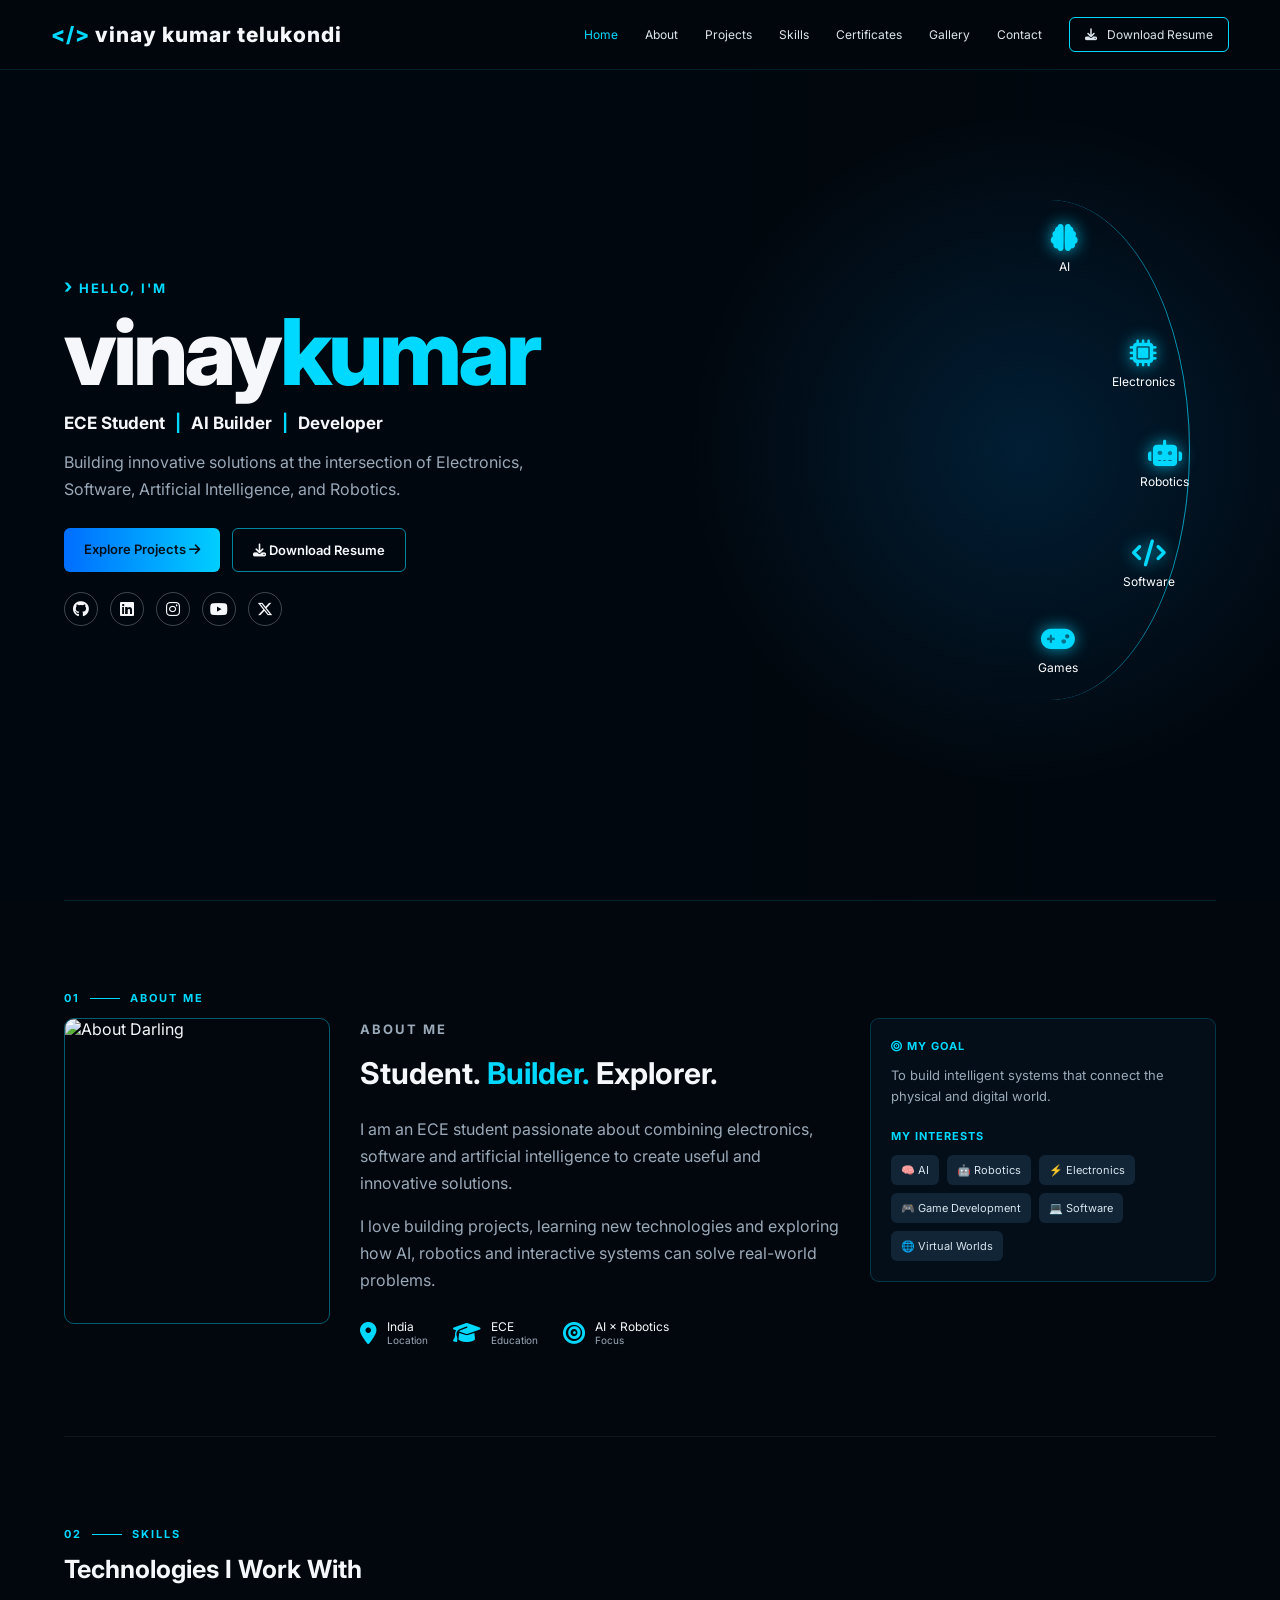
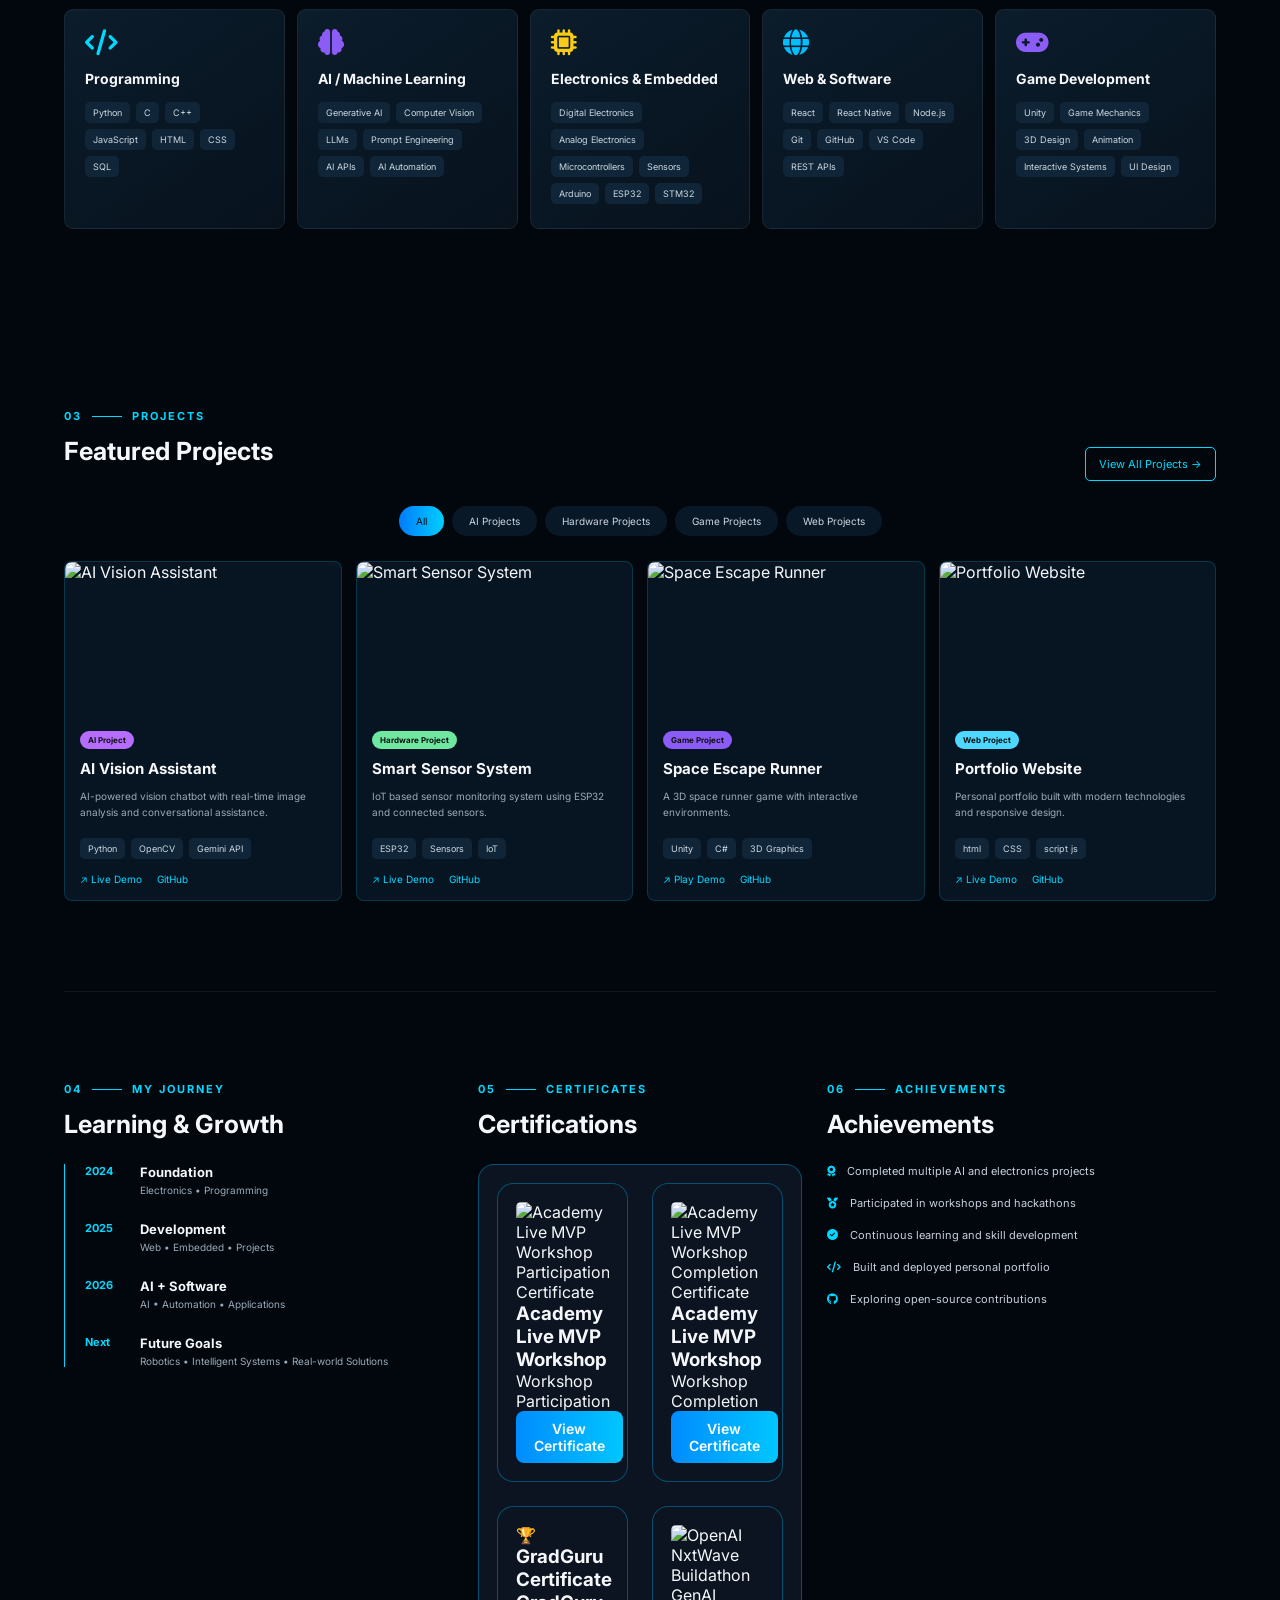
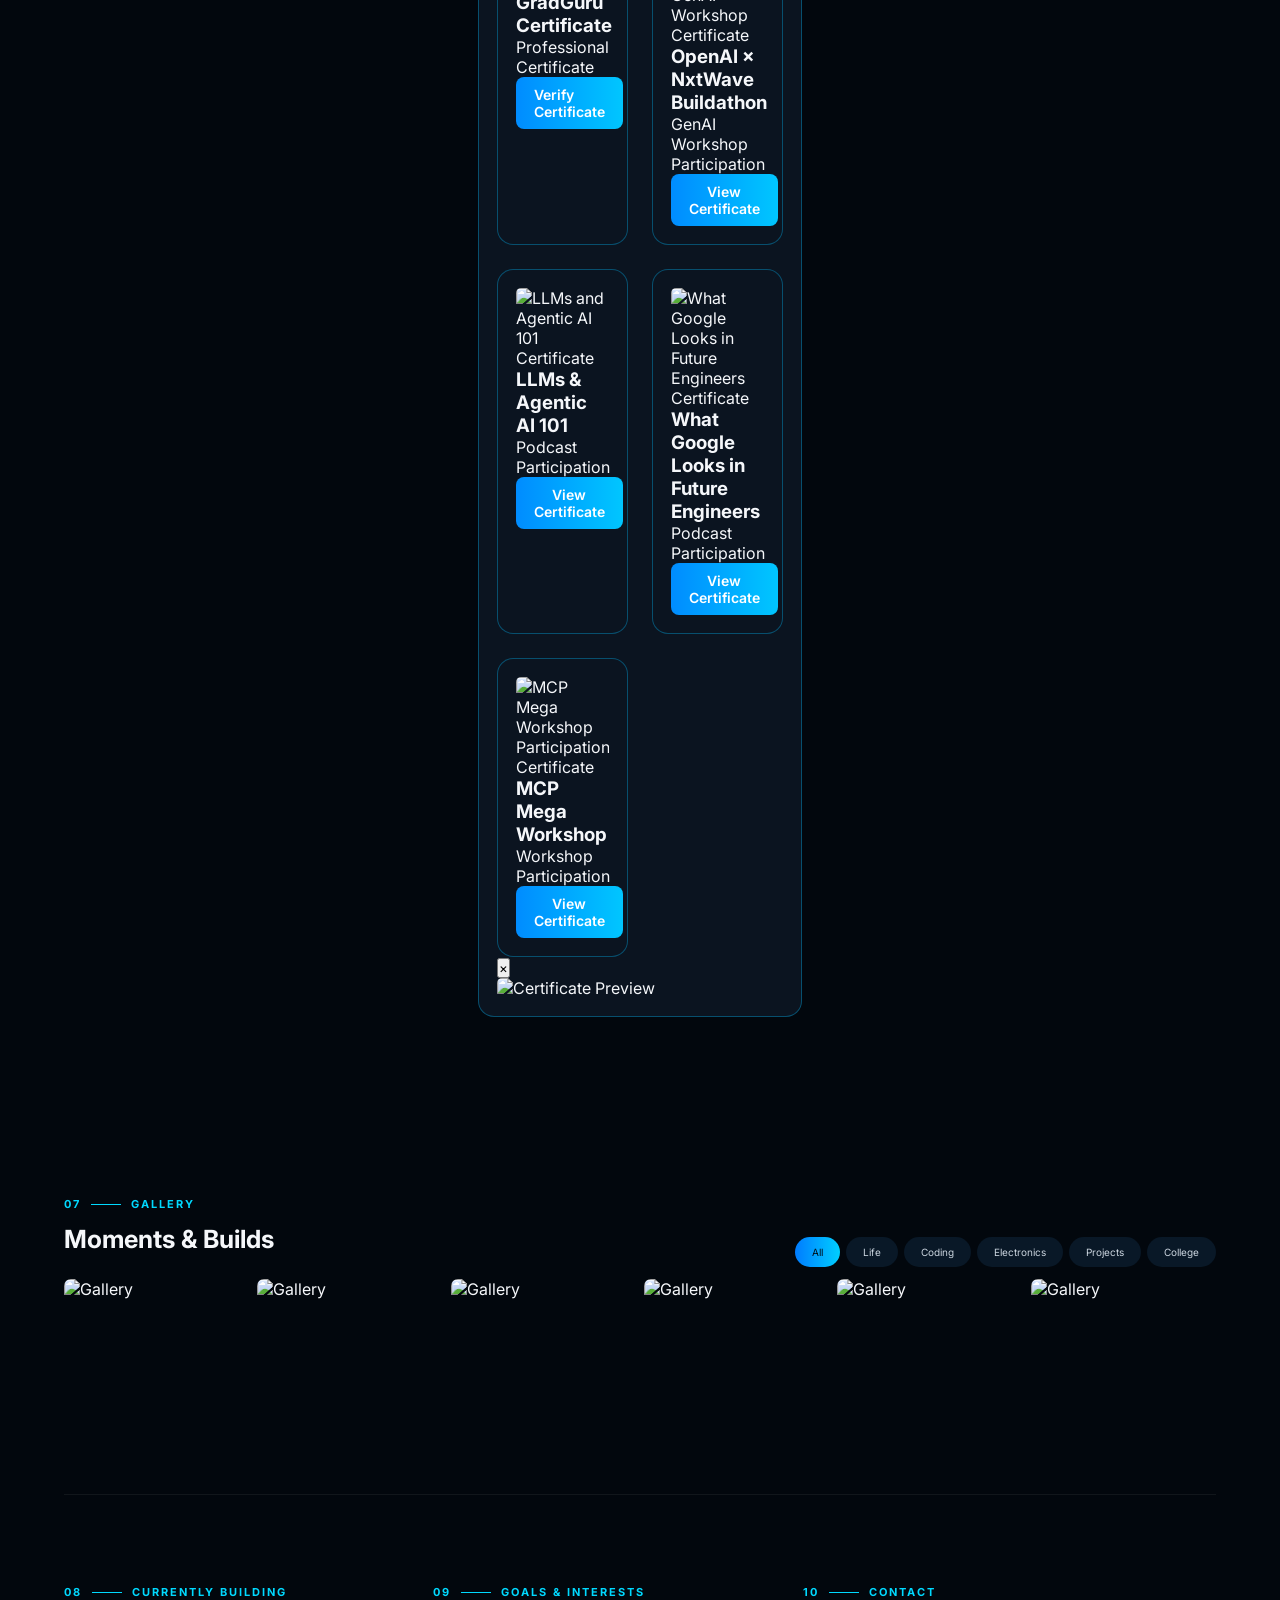
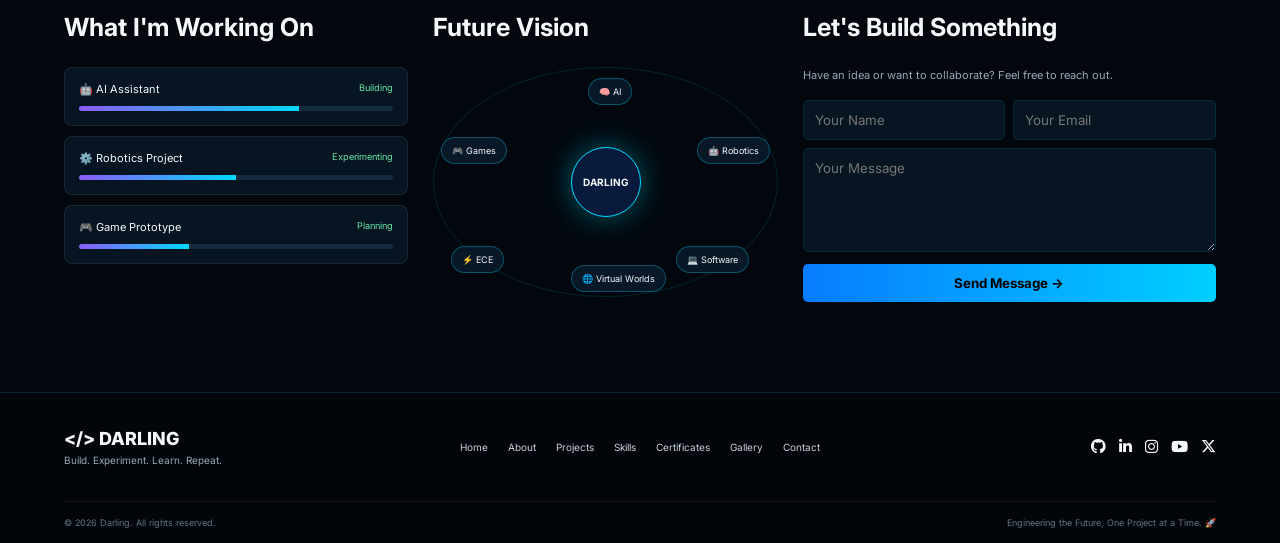
==== commit e1e0e5e6: "update portfolio" ====
--- a/index.html
+++ b/index.html
@@ -131,7 +131,9 @@
                         <i class="fa-brands fa-youtube"></i>
                     </a>
 
-                    
+                    <a href="#">
+                        <i class="fa-brands fa-x-twitter"></i>
+                    </a>
 
                 </div>
 
--- a/style.css
+++ b/style.css
@@ -1287,146 +1287,285 @@
     }
 }
 
+/* ================================
+   CERTIFICATES SECTION
+================================ */
+
+.certificates-section {
+    width: 100%;
+    min-width: 0;
+}
+
+
+/* Header */
+
+.section-header {
+    display: flex;
+    align-items: center;
+    justify-content: space-between;
+    gap: 20px;
+    margin-bottom: 30px;
+}
+
+.section-label {
+    color: #00bfff;
+    font-size: 13px;
+    font-weight: 700;
+    letter-spacing: 2px;
+    margin: 0 0 6px;
+}
+
+.section-header h2 {
+    margin: 0;
+    color: #ffffff;
+    font-size: 32px;
+}
+
+
+/* ================================
+   CERTIFICATE GRID
+================================ */
+
 .certificate-grid {
+    width: 100%;
+
     display: grid;
-    grid-template-columns: repeat(3, 1fr);
+
+    grid-template-columns:
+        repeat(2, minmax(0, 1fr));
+
     gap: 24px;
-    margin-top: 30px;
-}
+
+    align-items: stretch;
+}
+
+
+/* ================================
+   CERTIFICATE CARD
+================================ */
 
 .certificate-card {
+    width: 100%;
+    min-width: 0;
+
+    box-sizing: border-box;
+
     background: #0b1420;
-    border: 1px solid rgba(0, 174, 255, 0.35);
-    border-radius: 14px;
-    padding: 15px;
+
+    border: 1px solid rgba(0, 190, 255, 0.35);
+
+    border-radius: 16px;
+
+    padding: 18px;
+
     overflow: hidden;
-    transition: 0.3s ease;
+
+    transition:
+        transform 0.25s ease,
+        border-color 0.25s ease,
+        box-shadow 0.25s ease;
 }
 
 .certificate-card:hover {
-    transform: translateY(-6px);
-    border-color: #00aaff;
-    box-shadow: 0 10px 35px rgba(0, 170, 255, 0.2);
-}
-
-.certificate-card img {
+    transform: translateY(-5px);
+
+    border-color: #00bfff;
+
+    box-shadow:
+        0 12px 35px rgba(0, 174, 255, 0.18);
+}
+
+
+/* ================================
+   CERTIFICATE IMAGE
+================================ */
+
+.certificate-image-wrapper {
     width: 100%;
-    height: 190px;
+
+    height: 230px;
+
+    display: flex;
+
+    align-items: center;
+    justify-content: center;
+
+    overflow: hidden;
+
+    background: #ffffff;
+
+    border-radius: 12px;
+}
+
+.certificate-image-wrapper img {
+    display: block;
+
+    width: 100%;
+    height: 100%;
+
     object-fit: contain;
-    background: #ffffff;
-    border-radius: 10px;
-}
-
-.certificate-info {
-    padding-top: 15px;
-}
-
-.certificate-info h3 {
+}
+
+
+/* ================================
+   CERTIFICATE CONTENT
+================================ */
+
+.certificate-content {
+    padding-top: 18px;
+}
+
+.certificate-content h3 {
     color: #ffffff;
-    font-size: 18px;
-    margin-bottom: 6px;
-}
-
-.certificate-info p {
+
+    font-size: 19px;
+    line-height: 1.3;
+
+    margin: 0 0 7px;
+}
+
+.certificate-content p {
     color: #9aa5b1;
+
+    font-size: 15px;
+
+    margin: 0 0 16px;
+
+    line-height: 1.5;
+}
+
+
+/* ================================
+   BUTTON
+================================ */
+
+.view-certificate-btn {
+    display: inline-flex;
+
+    align-items: center;
+    justify-content: center;
+
+    min-height: 42px;
+
+    padding: 9px 18px;
+
+    border: none;
+    border-radius: 8px;
+
+    background: linear-gradient(
+        90deg,
+        #008cff,
+        #00c6ff
+    );
+
+    color: #ffffff;
+
     font-size: 14px;
-    margin-bottom: 15px;
-}
-
-.view-certificate-btn {
-    display: inline-block;
-    border: none;
-    background: linear-gradient(90deg, #008cff, #00c6ff);
-    color: #ffffff;
-    padding: 9px 16px;
-    border-radius: 7px;
+    font-weight: 600;
+
     text-decoration: none;
+
     cursor: pointer;
-    font-size: 14px;
+
+    transition: 0.2s ease;
 }
 
 .view-certificate-btn:hover {
     transform: translateY(-2px);
 }
 
-.certificate-placeholder {
-    height: 190px;
-    border-radius: 10px;
-    background: linear-gradient(135deg, #111d35, #172b50);
-    display: flex;
-    flex-direction: column;
+
+/* ================================
+   VIEW ALL
+================================ */
+
+.view-all-btn {
+    display: inline-flex;
+
     align-items: center;
-    justify-content: center;
-    color: white;
-}
-
-.certificate-placeholder span {
-    font-size: 45px;
-    margin-bottom: 10px;
-}
-
-.certificate-placeholder h3 {
-    color: #00bfff;
-}
-
-
-/* Modal */
-
-.certificate-modal {
-    display: none;
-    position: fixed;
-    z-index: 9999;
-    inset: 0;
-    background: rgba(0, 0, 0, 0.9);
-    align-items: center;
-    justify-content: center;
-    padding: 25px;
-}
-
-.certificate-modal-content {
-    position: relative;
-    max-width: 1000px;
-    max-height: 90vh;
-}
-
-.certificate-modal-content img {
-    max-width: 100%;
-    max-height: 85vh;
-    display: block;
-    border-radius: 10px;
-}
-
-.certificate-modal-close {
-    position: absolute;
-    right: -15px;
-    top: -15px;
-    width: 38px;
-    height: 38px;
-    border: none;
-    border-radius: 50%;
-    background: #ff3b3b;
-    color: white;
-    font-size: 25px;
-    cursor: pointer;
-    z-index: 2;
-}
-
-
-/* Responsive */
-
-@media (max-width: 991px) {
+
+    gap: 7px;
+
+    padding: 9px 16px;
+
+    border: 1px solid #00bfff;
+
+    border-radius: 8px;
+
+    color: #ffffff;
+
+    text-decoration: none;
+
+    white-space: nowrap;
+
+    transition: 0.2s ease;
+}
+
+.view-all-btn:hover {
+    background: #00bfff;
+    color: #001018;
+}
+@media (min-width: 1200px) {
+
     .certificate-grid {
-        grid-template-columns: repeat(2, 1fr);
-    }
-}
-
-@media (max-width: 575px) {
+        grid-template-columns:
+            repeat(2, minmax(0, 1fr));
+
+        gap: 24px;
+    }
+
+    .certificate-image-wrapper {
+        height: 250px;
+    }
+
+}
+@media (min-width: 768px) and (max-width: 1199px) {
+
+    .certificate-grid {
+        grid-template-columns:
+            repeat(2, minmax(0, 1fr));
+
+        gap: 20px;
+    }
+
+    .certificate-image-wrapper {
+        height: 220px;
+    }
+
+}
+@media (max-width: 767px) {
+
     .certificate-grid {
         grid-template-columns: 1fr;
-    }
-
-    .certificate-card img,
-    .certificate-placeholder {
-        height: 210px;
-    }
+
+        gap: 20px;
+    }
+
+    .certificate-card {
+        padding: 16px;
+    }
+
+    .certificate-image-wrapper {
+        height: auto;
+
+        min-height: 190px;
+    }
+
+    .certificate-image-wrapper img {
+        width: 100%;
+        height: auto;
+
+        max-height: 300px;
+
+        object-fit: contain;
+    }
+
+    .certificate-content h3 {
+        font-size: 20px;
+    }
+
+    .section-header {
+        align-items: flex-start;
+    }
+
 }
